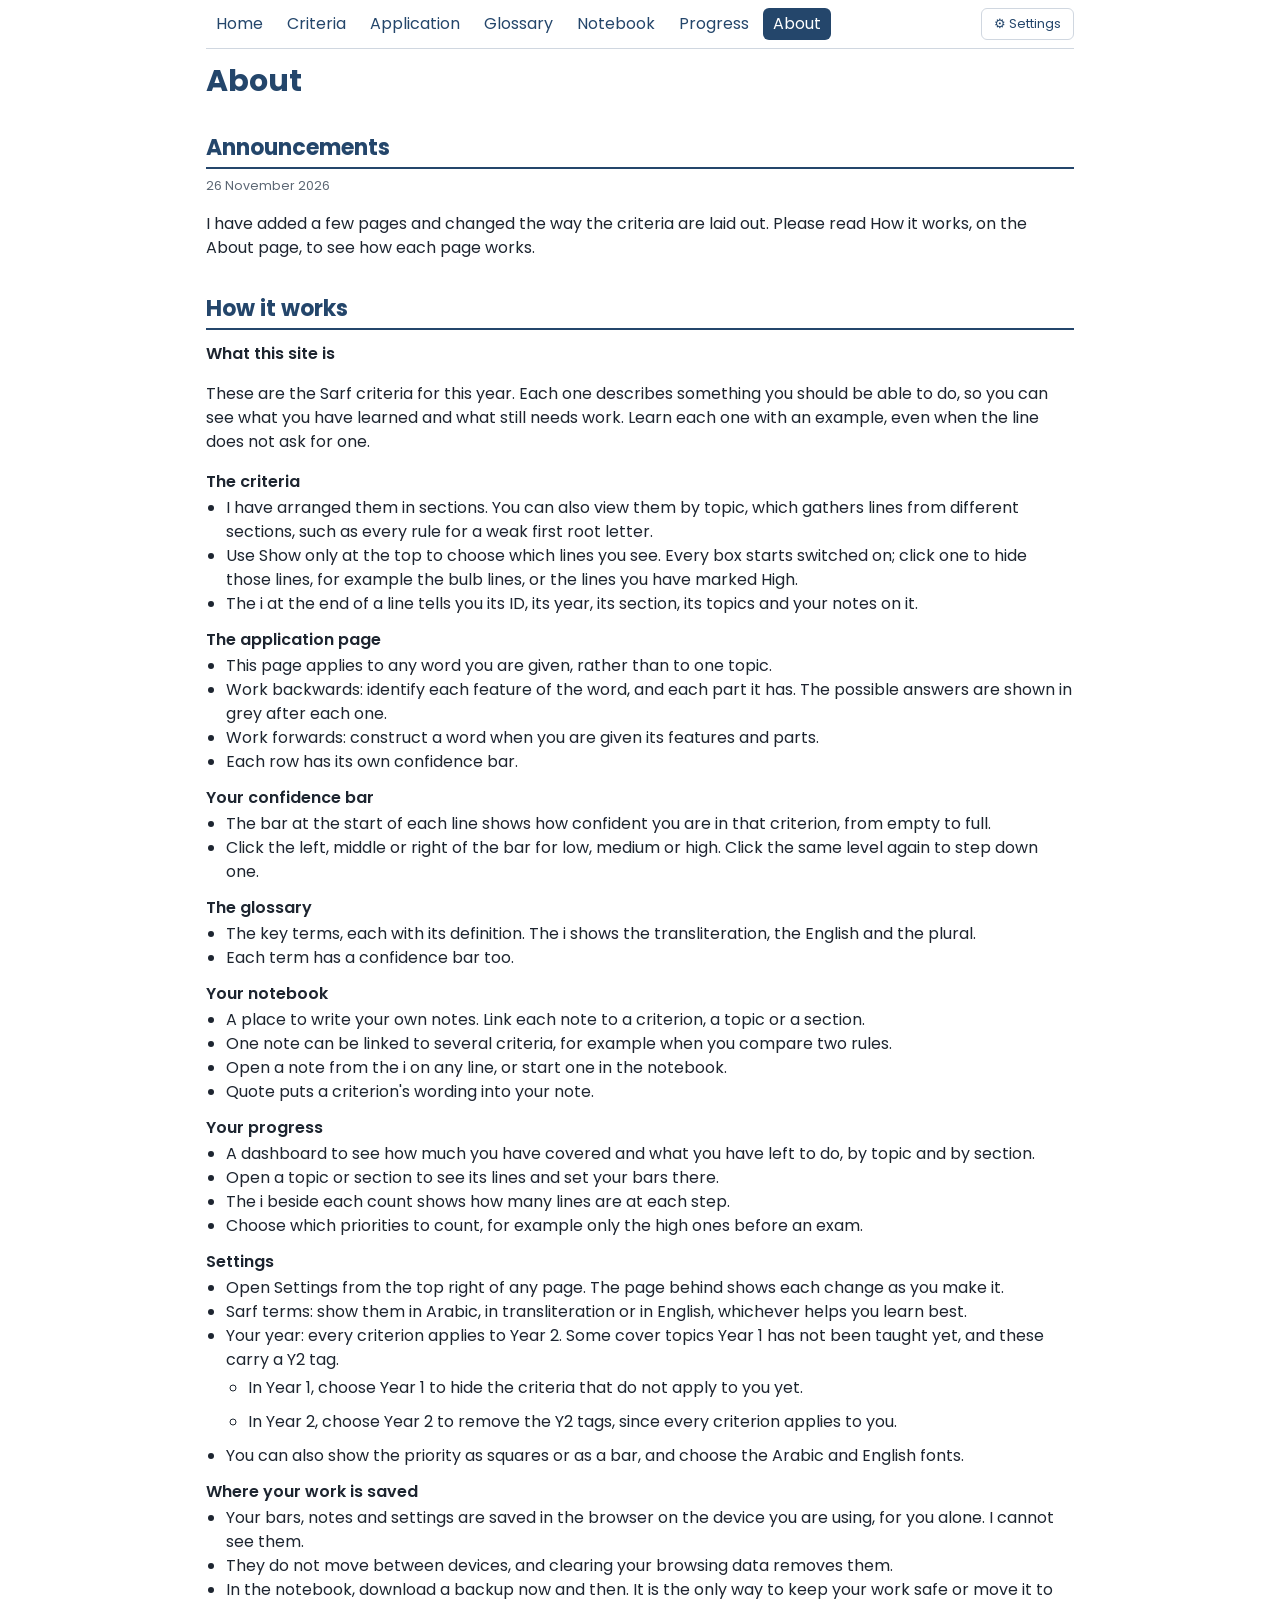
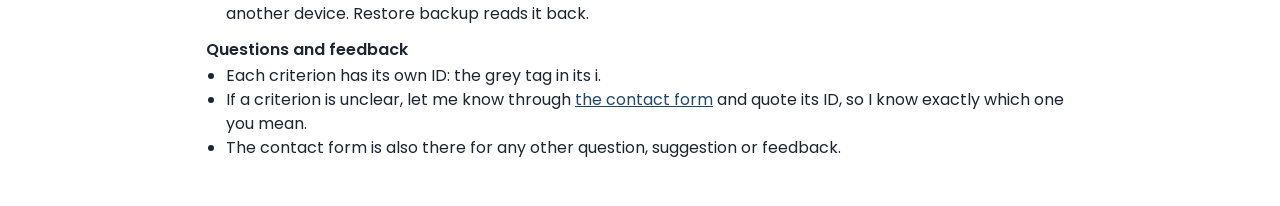
==== about.html @ 817a1311 "Application page, design fixes, new bar and announcement" ====
<!doctype html>
<html lang="en">
<head>
<!-- made 20261126T033007 -->
<meta charset="utf-8">
<meta name="viewport" content="width=device-width, initial-scale=1">
<title>About · Sarf criteria</title>
<link rel="stylesheet" href="style.css?v=20261126T033007">
</head>
<body class="face-ar page-about" data-face="ar" data-page="about" data-levels="Unmarked|Low|Medium|High">
<nav class="nav"><a href="index.html">Home</a><a href="criteria.html">Criteria</a><a href="application.html">Application</a><a href="glossary.html">Glossary</a><a href="notebook.html">Notebook</a><a href="progress.html">Progress</a><a href="about.html" class=on aria-current=page>About</a><button type="button" class="nav-set" aria-controls="drawer" aria-expanded="false">&#9881; Settings</button></nav>
<h1>About</h1><h2>Announcements</h2><p class="an-d">26 November 2026</p><p>I have added a few pages and changed the way the criteria are laid out. Please read How it works, on the About page, to see how each page works.</p><h2>How it works</h2><div class="how"><p class="tx-h">What this site is</p><p>These are the Sarf criteria for this year. Each one describes something you should be able to do, so you can see what you have learned and what still needs work. Learn each one with an example, even when the line does not ask for one.</p><p class="tx-h">The criteria</p><ul><li>I have arranged them in sections. You can also view them by topic, which gathers lines from different sections, such as every rule for a weak first root letter.</li><li>Use Show only at the top to choose which lines you see. Every box starts switched on; click one to hide those lines, for example the bulb lines, or the lines you have marked High.</li><li>The i at the end of a line tells you its ID, its year, its section, its topics and your notes on it.</li></ul><p class="tx-h">The application page</p><ul><li>This page applies to any word you are given, rather than to one topic.</li><li>Work backwards: identify each feature of the word, and each part it has. The possible answers are shown in grey after each one.</li><li>Work forwards: construct a word when you are given its features and parts.</li><li>Each row has its own confidence bar.</li></ul><p class="tx-h">Your confidence bar</p><ul><li>The bar at the start of each line shows how confident you are in that criterion, from empty to full.</li><li>Click the left, middle or right of the bar for low, medium or high. Click the same level again to step down one.</li></ul><p class="tx-h">The glossary</p><ul><li>The key terms, each with its definition. The i shows the transliteration, the English and the plural.</li><li>Each term has a confidence bar too.</li></ul><p class="tx-h">Your notebook</p><ul><li>A place to write your own notes. Link each note to a criterion, a topic or a section.</li><li>One note can be linked to several criteria, for example when you compare two rules.</li><li>Open a note from the i on any line, or start one in the notebook.</li><li>Quote puts a criterion's wording into your note.</li></ul><p class="tx-h">Your progress</p><ul><li>A dashboard to see how much you have covered and what you have left to do, by topic and by section.</li><li>Open a topic or section to see its lines and set your bars there.</li><li>The i beside each count shows how many lines are at each step.</li><li>Choose which priorities to count, for example only the high ones before an exam.</li></ul><p class="tx-h">Settings</p><ul><li>Open Settings from the top right of any page. The page behind shows each change as you make it.</li><li>Sarf terms: show them in Arabic, in transliteration or in English, whichever helps you learn best.</li><li>Your year: every criterion applies to Year 2. Some cover topics Year 1 has not been taught yet, and these carry a Y2 tag.</li><li class=sub>In Year 1, choose Year 1 to hide the criteria that do not apply to you yet.</li><li class=sub>In Year 2, choose Year 2 to remove the Y2 tags, since every criterion applies to you.</li><li>You can also show the priority as squares or as a bar, and choose the Arabic and English fonts.</li></ul><p class="tx-h">Where your work is saved</p><ul><li>Your bars, notes and settings are saved in the browser on the device you are using, for you alone. I cannot see them.</li><li>They do not move between devices, and clearing your browsing data removes them.</li><li>In the notebook, download a backup now and then. It is the only way to keep your work safe or move it to another device. Restore backup reads it back.</li></ul><p class="tx-h">Questions and feedback</p><ul><li>Each criterion has its own ID: the grey tag in its i.</li><li>If a criterion is unclear, let me know through <a href="https://forms.gle/qbPhF7YCoFBSae3a8" target="_blank" rel="noopener">the contact form</a> and quote its ID, so I know exactly which one you mean.</li><li>The contact form is also there for any other question, suggestion or feedback.</li></ul></div>
<aside class="drawer" id="drawer" hidden aria-label="Settings"><div class="dhead"><h1>Settings</h1><button type="button" class="dclose" aria-label="Close the settings">&times;</button></div><p class="sub">Saved in this browser and used on every page. The page behind shows each change.</p><section class="sgroup"><h2>Display</h2><div class="slist"><div class="srow"><div><div class="sname">Sarf terms</div><div class="snote">The language the terms are shown in. The glossary has Arabic or transliteration only.</div></div><div class="sctl"><div class="dd" data-set="face"><button type="button" class="dd-btn" aria-haspopup="listbox" aria-expanded="false" aria-label="Sarf terms"><span></span></button><ul class="dd-list" role="listbox" hidden><li role="option" data-v="ar">Arabic</li><li role="option" data-v="tr">Transliteration</li><li role="option" data-v="en">English</li></ul></div></div></div><div class="srow"><div><div class="sname">Priority</div><div class="snote">How the importance of a line is drawn.</div></div><div class="sctl"><span class="seg2" data-set="prio"><button type="button" data-v="squares">Squares</button><button type="button" data-v="bar">Bar</button></span></div></div><div class="srow"><div><div class="sname">Priority colours</div><div class="snote">Traffic light: green, yellow and red. One colour: one blue that gets stronger with priority.</div></div><div class="sctl"><span class="seg2" data-set="pcol"><button type="button" data-v="traffic">Traffic light</button><button type="button" data-v="mono">One colour</button></span></div></div></div></section><section class="sgroup"><h2>Lines</h2><div class="slist"><div class="srow"><div><div class="sname">Lines for</div><div class="snote">Year 1 hides the lines Year 1 has not been taught.</div></div><div class="sctl"><div class="dd" data-set="lines"><button type="button" class="dd-btn" aria-haspopup="listbox" aria-expanded="false" aria-label="Lines for"><span></span></button><ul class="dd-list" role="listbox" hidden><li role="option" data-v="all">Everyone</li><li role="option" data-v="y1">Year 1</li><li role="option" data-v="y2">Year 2</li></ul></div></div></div></div></section><section class="sgroup"><h2>Confidence</h2><div class="slist"><div class="srow"><div><div class="sname">Show the bar</div><div class="snote">The bar you fill in to show how sure you are of a line.</div></div><div class="sctl"><label class="switch"><input type="checkbox" data-set="level" data-on="show" data-off="hide" aria-label="Show the confidence bar"><span class="knob"></span></label></div></div><div class="srow"><div><div class="sname">Start again</div><div class="snote">Empties every bar on this device.</div></div><div class="sctl"><button type="button" id="clear-levels" class="danger ctl">Clear all</button></div></div></div></section><section class="sgroup"><h2>Fonts</h2><div class="slist"><div class="srow"><div><div class="sname">Arabic font</div><div class="snote">Traditional Arabic and Arabic Typesetting come with Windows; elsewhere Amiri is shown. The others come from Google Fonts.</div></div><div class="sctl"><div class="dd" data-set="arfont"><button type="button" class="dd-btn" aria-haspopup="listbox" aria-expanded="false" aria-label="Arabic font"><span></span></button><ul class="dd-list" role="listbox" hidden><li role="option" data-v="plain">Plain</li><li role="option" data-v="trad">Traditional Arabic</li><li role="option" data-v="typeset">Arabic Typesetting</li><li role="option" data-v="amiri">Amiri</li><li role="option" data-v="naskh">Naskh</li><li role="option" data-v="sch">Scheherazade</li></ul></div></div></div><div class="srow"><div><div class="sname">Bigger Arabic</div><div class="snote">Arabic letters look smaller than English ones at the same size; this makes them a fifth bigger. On at first.</div></div><div class="sctl"><label class="switch"><input type="checkbox" data-set="arsize" data-on="1.2" data-off="1" aria-label="Bigger Arabic"><span class="knob"></span></label></div></div><div class="srow"><div><div class="sname">English font</div><div class="snote">Century Gothic comes with Windows and Office; elsewhere a font like it is shown. The others come from Google Fonts.</div></div><div class="sctl"><div class="dd" data-set="enfont"><button type="button" class="dd-btn" aria-haspopup="listbox" aria-expanded="false" aria-label="English font"><span></span></button><ul class="dd-list" role="listbox" hidden><li role="option" data-v="sans">Plain</li><li role="option" data-v="gothic">Century Gothic</li><li role="option" data-v="poppins">Poppins</li><li role="option" data-v="nunito">Nunito</li><li role="option" data-v="lexend">Lexend</li></ul></div></div></div></div></section></aside>
<script src="site.js?v=20261126T033007"></script>
</body>
</html>
---- style.css ----
/* made 20261126T032948 */
/* The look of every page. Change a colour here and all pages follow. Made for a computer or a tablet first. */
:root { --en-font:"Poppins", "Segoe UI", Arial, sans-serif; --ar-font:"Traditional Arabic", "Amiri",; --ar-scale:1.2; --ar-fix:1.3; --ink:#1d2530; --muted:#5b6673; --line:#d0d7e0; --strong:#9aa6b2; --head:#24466b; --band:#eef3f8; --know:#24466b; }
* { box-sizing:border-box; -webkit-print-color-adjust:exact; print-color-adjust:exact; }
[hidden], .off { display:none !important; }
body { font-family:var(--en-font); color:var(--ink); background:#fff; max-width:900px; margin:0 auto; padding:0 16px 40px; line-height:1.5; font-size:16px; }
h1, h2 { color:var(--head); } h1 { margin:14px 0 2px; font-size:30px; line-height:1.2; } h1, h2, h3 { text-wrap:balance; }
h2 { border-bottom:2px solid var(--head); padding-bottom:3px; margin:32px 0 8px; font-size:22px; scroll-margin-top:120px; }
h3 { margin:20px 0 4px; font-size:17px; scroll-margin-top:120px; } .ar { font-weight:normal; }
.sub { color:var(--muted); margin:4px 0 10px; } .soon { color:var(--muted); font-style:italic; }
button, .btn { font:inherit; font-size:13px; border:1px solid var(--strong); background:#fff; color:var(--ink); border-radius:6px; padding:4px 12px; cursor:pointer; }
button.on { background:var(--head); border-color:var(--head); color:#fff; }
.find { font:inherit; width:100%; padding:7px 10px; border:1px solid var(--strong); border-radius:6px; margin:8px 0; } .find.small { width:220px; margin:0; padding:4px 8px; }
a { color:var(--head); }

/* The bar of pages */
.nav { display:flex; flex-wrap:wrap; gap:4px; border-bottom:1px solid var(--line); padding:8px 0; }
.nav a { text-decoration:none; padding:4px 10px; border-radius:6px; }
.nav a.on { background:var(--head); color:#fff; }

/* Home */
.cards { display:flex; flex-direction:column; gap:10px; margin-top:12px; }   /* one column: every box the same size */
.cards .card { display:grid; grid-template-columns:120px 1fr; align-items:baseline; gap:12px; min-height:48px; }
.card { display:block; border:1px solid var(--line); border-radius:10px; padding:12px 16px; color:var(--ink); text-decoration:none; margin-top:12px; }
.cards .card { margin:0; } a.card:hover { border-color:var(--head); } .card b { color:var(--head); display:block; } .card span { color:var(--muted); } .card p { margin:2px 0; }

/* Which face of a term is shown; each Arabic term keeps its own place in the line */
.f-en, .f-ar, .f-tr { display:none; }
body.face-en .f-en, body.face-ar .f-ar, body.face-tr .f-tr { display:inline; }
.row.lf-en .f-ar, .row.lf-en .f-tr, .row.lf-ar .f-en, .row.lf-ar .f-tr, .row.lf-tr .f-en, .row.lf-tr .f-ar { display:none; }
.row.lf-en .f-en, .row.lf-ar .f-ar, .row.lf-tr .f-tr { display:inline; }
.f-ar, bdi { unicode-bidi:isolate; } .g-ar { direction:rtl; }
.f-ar .art { font-family:var(--en-font); font-size:calc(1em / (var(--ar-scale) * var(--ar-fix))); }   /* "a" or "an" before an Arabic term */
/* The Arabic font and size the student chose */
.f-ar, .ar, .g-ar, .tar, .jump .f-ar { font-family:var(--ar-font) var(--en-font); font-size:calc(1em * var(--ar-scale) * var(--ar-fix)); }
.g-ar { font-size:calc(19px * var(--ar-scale) * var(--ar-fix)) !important; }

/* A line: level bar, number, wording; on the right the Year 2 tag, the priority and the i button */
.row { display:flex; justify-content:space-between; align-items:center; gap:12px; padding:6px 0; border-bottom:1px solid var(--line); }
.plain .row:last-child { border-bottom:none; }
.txt { display:flex; align-items:flex-start; } .wd { flex:1; }
.num { display:inline-block; min-width:6ch; color:var(--muted); font-size:12.5px; margin-right:8px; font-variant-numeric:tabular-nums; flex:none; }
.mk { display:grid; grid-template-columns:26px 50px 22px; align-items:center; column-gap:8px; white-space:nowrap; flex:none; }
.c-pr, .c-y2 { text-align:center; }
.sq { display:inline-block; width:11px; height:11px; border-radius:3px; margin-right:3px; vertical-align:-1px; }
.sq.empty { border:1.5px solid var(--strong); }
.pp { display:none; width:36px; height:12px; border-radius:7px; background:#fff; overflow:hidden; vertical-align:middle; box-shadow:inset 0 0 0 1.5px #c3ccd6; }
.pp i { display:block; height:100%; } .pp[data-p="1"] i { width:33.4%; } .pp[data-p="2"] i { width:66.7%; } .pp[data-p="3"] i { width:100%; }
body.prio-bar .sq { display:none; } body.prio-bar .pp { display:inline-block; }
body.prio-mono .p3 { background:#24466b !important; } body.prio-mono .p2 { background:#5d7fa3 !important; } body.prio-mono .p1 { background:#a3b7cc !important; }
.ic { width:17px; height:17px; vertical-align:-3px; color:var(--muted); }
.y2 { display:inline-block; font-size:11.5px; background:#EEEDFE; color:#3C3489; border-radius:4px; padding:0 6px; font-weight:normal; }
.id { display:inline-block; font-size:11px; color:#6b7785; border:1px solid var(--line); border-radius:4px; padding:0 4px; font-variant-numeric:tabular-nums; }
.inf { width:20px; height:20px; padding:0; border-radius:50%; border:1px solid var(--strong); color:var(--muted); font:italic bold 12px Georgia, serif; line-height:18px; }
.inf[aria-expanded="true"] { background:var(--head); color:#fff; border-color:var(--head); }
.pop { position:absolute; z-index:30; width:290px; background:#fff; border:1px solid var(--strong); border-radius:8px; padding:6px 10px; font-size:12.5px; box-shadow:0 4px 14px rgba(0,0,0,.12); }
.mi { display:grid; grid-template-columns:80px 1fr; gap:6px; padding:1px 0; } .mi b { color:var(--muted); font-weight:600; } .mi .seg { display:flex; gap:4px; } .mi .seg button { padding:0 8px; }
body.lines-y1 .y2row, body.lines-y1 .y2head { display:none; }
body.lines-y2 .row .y2, body.lines-y2 h2 .y2, body.lines-y2 h3 .y2 { display:none; }

/* The confidence bar: a rounded bar that fills in one colour; each click adds a step */
.lv { display:inline-block; width:36px; height:12px; padding:0; margin-right:12px; border:none; border-radius:7px; background:#fff;
      overflow:hidden; cursor:pointer; flex:none; vertical-align:middle; box-shadow:inset 0 0 0 1.5px #c3ccd6; }
.lv i { display:block; height:100%; width:0; background:var(--know); transition:width .2s ease; }
.lv[data-l="1"] i { width:33.4%; } .lv[data-l="2"] i { width:66.7%; } .lv[data-l="3"] i { width:100%; }
button.lv { position:relative; width:60px; height:28px; margin:-1px 12px -3px 0; background:transparent; box-shadow:none; overflow:visible; border-radius:8px; }
button.lv::before { content:""; position:absolute; left:0; right:0; top:7px; height:14px; border-radius:8px; box-shadow:inset 0 0 0 1.5px #8795a4;
  background:linear-gradient(to right, transparent calc(33.33% - .5px), #c3ccd6 0 calc(33.33% + .5px), transparent 0 calc(66.67% - .5px), #c3ccd6 0 calc(66.67% + .5px), transparent 0); }
button.lv i { position:absolute; left:0; top:7px; height:14px; border-radius:8px; z-index:1; }
button.lv::after { content:""; position:absolute; top:7px; height:14px; width:33.34%; border-radius:6px; background:rgba(36,70,107,.18); z-index:2; display:none; }
button.lv[data-h]::after { display:block; } button.lv[data-h="1"]::after { left:0; } button.lv[data-h="2"]::after { left:33.33%; } button.lv[data-h="3"]::after { left:66.66%; }
button.lv:focus-visible { outline:none; } button.lv:focus-visible::before { box-shadow:inset 0 0 0 1.5px #8795a4, 0 0 0 2px var(--head); }
span.lv { cursor:default; }
body.no-level .row .lv, body.no-level .g .lv { display:none; }
.lvmenu-old { position:absolute; z-index:30; background:#fff; border:1px solid var(--strong); border-radius:8px; padding:4px; box-shadow:0 4px 14px rgba(0,0,0,.12); display:flex; flex-direction:column; }
.lvmenu button { border:none; text-align:left; display:flex; align-items:center; gap:4px; padding:4px 10px; } .lvmenu .lv { margin-right:10px; }
.lvmenu button.on { background:var(--band); color:var(--ink); font-weight:600; }

/* Criteria: the bars, the two views, the filters, the topic links */
details.bar { border:1px solid var(--line); border-radius:10px; padding:6px 14px; margin:8px 0; }
details.bar summary { cursor:pointer; font-weight:600; color:var(--head); } .bar-in { padding:6px 0 4px; }
.kr { display:flex; gap:10px; padding:2px 0; align-items:center; } .km { min-width:78px; white-space:nowrap; }
.box { border:1px solid var(--strong); border-radius:14px; padding:2px 16px; margin:10px 0; }
.cw2, .cw2-head { display:grid; grid-template-columns:210px 1fr; gap:12px; padding:5px 0; border-bottom:1px solid var(--line); }
.box .cw2:last-child { border-bottom:none; } .cw2-head { border:none; padding:0 17px; font-size:12.5px; color:var(--muted); }
.tools { position:sticky; top:0; z-index:20; display:flex; flex-wrap:wrap; align-items:center; gap:8px 18px; background:#fff;
         border-bottom:1px solid var(--line); padding:10px 0; margin:14px 0 0; }
.views { display:inline-flex; border:1px solid var(--strong); border-radius:8px; overflow:hidden; }
.views button { border:none; border-radius:0; padding:4px 14px; } .views button + button { border-left:1px solid var(--strong); }
.cnt { margin-left:auto; font-size:13px; color:var(--muted); font-variant-numeric:tabular-nums; }
#view-home > .jump { margin-top:12px; }
.fhead { font-weight:600; color:var(--head); font-size:13px; }
.filters { display:flex; flex-wrap:wrap; align-items:center; gap:6px 8px; margin:0; font-size:13px; } .fl { color:var(--muted); }
.filters .seg { display:flex; gap:4px; } .filters button { padding:2px 9px; }
.picks { display:flex; gap:6px; } .picks button { display:inline-flex; align-items:center; justify-content:center; width:54px; height:28px; padding:0; opacity:.45; background:#fff; border-color:var(--line); }
.picks button.on { opacity:1; background:#fff; border-color:var(--head); box-shadow:inset 0 0 0 1px var(--head); }
/* the marks sit in the middle of each box: a gap between the squares, none after the last */
.pbox { display:inline-flex; align-items:center; justify-content:center; gap:3px; width:46px; height:15px; } .pbox .lv, .pbox .pp { margin:0; } .pbox .sq { margin:0; vertical-align:middle; } .pbox .ic { display:block; width:15px; height:15px; }
.chk { color:var(--muted); display:flex; gap:6px; align-items:center; }
.jump { display:flex; flex-wrap:wrap; gap:6px; margin:12px 0 0; } .jump a { border:1px solid var(--line); border-radius:14px; padding:2px 12px; text-decoration:none; }

/* Settings: a panel that slides in over the right of any page; the page behind shows each change */
.nav-set { margin-left:auto; border-color:var(--line); color:var(--head); } .nav-set[aria-expanded="true"] { background:var(--head); color:#fff; }
.drawer { position:fixed; top:0; right:0; bottom:0; z-index:40; width:min(460px, 92vw); overflow-y:auto; background:var(--band);
          border-left:1px solid var(--strong); box-shadow:-8px 0 24px rgba(0,0,0,.14); padding:0 16px 24px; animation:slidein .2s ease; }
@keyframes slidein { from { transform:translateX(40px); opacity:0; } to { transform:none; opacity:1; } }
.dhead { display:flex; justify-content:space-between; align-items:center; position:sticky; top:0; background:var(--band); padding:10px 0 4px; z-index:1; }
.dhead h1 { margin:0; font-size:22px; } .dclose { font-size:22px; line-height:1; padding:2px 10px; }
body.drawer-open { margin-right:min(460px, 92vw); }   /* on a wide screen the page moves aside instead of being covered */
@media (max-width:1150px) { body.drawer-open { margin-right:auto; } }
.sgroup h2 { border:none; font-size:13px; text-transform:uppercase; letter-spacing:.05em; color:var(--muted); margin:18px 0 6px 4px; }
.slist { border:1px solid var(--line); border-radius:12px; background:#fff; }   /* no overflow:hidden, so an open list is not cut off */
.srow { display:flex; justify-content:space-between; align-items:center; gap:16px; padding:12px 16px; border-bottom:1px solid var(--line); }
.srow:last-child { border-bottom:none; }
.sname { font-weight:600; } .snote { color:var(--muted); font-size:12.5px; margin-top:1px; }
.sctl { flex:none; }
/* every control on the right is the same width and height */
.sctl { width:150px; display:flex; justify-content:flex-end; }
.dd { position:relative; width:150px; } .dd:has(.dd-btn[aria-expanded="true"]) { z-index:20; }
.dd-btn, .ctl { width:150px; height:32px; white-space:nowrap; overflow:hidden; text-overflow:ellipsis; font-size:13.5px; border:1px solid var(--strong); border-radius:8px; background:#fff; padding:0 10px; text-align:left;
                display:flex; align-items:center; justify-content:space-between; }
.ctl { justify-content:center; }
.dd-btn::after { content:""; width:7px; height:7px; border-right:1.5px solid var(--muted); border-bottom:1.5px solid var(--muted); transform:rotate(45deg) translateY(-2px); }
.dd-btn[aria-expanded="true"] { border-color:var(--head); box-shadow:0 0 0 2px #dbe4ef; }
.dd.up .dd-list { top:auto; bottom:36px; }
.dd-list { position:absolute; z-index:50; right:0; top:36px; width:170px; margin:0; padding:4px; list-style:none; background:#fff; border:1px solid var(--strong);
           border-radius:8px; box-shadow:0 6px 18px rgba(0,0,0,.12); }
.dd-list li { padding:6px 10px; border-radius:6px; cursor:pointer; font-size:13.5px; } .dd-list li:hover, .dd-list li:focus { background:var(--band); outline:none; }
.dd-list li.on { font-weight:600; color:var(--head); } .dd-list li.on::after { content:"\2713"; float:right; }
.seg2 { display:inline-flex; width:150px; height:32px; border:1px solid var(--strong); border-radius:8px; overflow:hidden; }
.seg2 button { flex:1; border:none; border-radius:0; padding:0; background:#fff; font-size:12px; white-space:nowrap; } .seg2 button + button { border-left:1px solid var(--strong); }
.seg2 button.on { background:var(--head); color:#fff; }
.switch { position:relative; display:inline-block; width:42px; height:24px; cursor:pointer; }
.switch input { position:absolute; opacity:0; width:100%; height:100%; margin:0; cursor:pointer; }
.knob { position:absolute; inset:0; border-radius:12px; background:#c3ccd6; transition:background .2s; }
.knob::before { content:""; position:absolute; left:3px; top:3px; width:18px; height:18px; border-radius:50%; background:#fff; transition:transform .2s; box-shadow:0 1px 2px rgba(0,0,0,.2); }
.switch input:checked + .knob { background:var(--head); } .switch input:checked + .knob::before { transform:translateX(18px); }
.switch input:focus-visible + .knob { box-shadow:0 0 0 2px #fff, 0 0 0 4px var(--head); }
button.danger { color:#a32d2d; border-color:#e0b4b4; } button.danger:hover { background:#fcebeb; }
.ask { position:absolute; z-index:60; width:300px; background:#fff; border:1px solid var(--strong); border-radius:10px; padding:10px 14px; box-shadow:0 6px 18px rgba(0,0,0,.16); font-size:13.5px; }
.ask p { margin:0 0 10px; } .ask-b { display:flex; justify-content:flex-end; gap:8px; }

/* Glossary */
.g { display:grid; grid-template-columns:48px 190px 1fr 24px; gap:14px; padding:12px 0; min-height:74px; border-bottom:1px solid var(--line); align-items:start; }
.g-d { border-left:1px solid var(--line); padding-left:14px; } .g-h { display:block; font-size:11.5px; color:var(--muted); text-transform:uppercase; letter-spacing:.04em; margin-bottom:2px; }
.g .inf { margin-top:4px; }
.g button.lv { margin-top:2px; } .g-n { display:flex; flex-direction:column; } .g-ar { font-size:18px; text-align:left; } .g-en { color:var(--muted); font-size:13px; }

/* Progress */
.legend { display:flex; gap:16px; font-size:12.5px; color:var(--muted); margin:10px 0; } .legend i { display:inline-block; width:12px; height:9px; border-radius:2px; margin-right:5px; }
.k3 { background:var(--know); } .k2 { background:#7f98b5; } .k1 { background:#c9d4e1; } .k0 { background:#eef1f4; border:1px solid var(--line); }
details.pr { margin:6px 0; border-bottom:1px solid var(--line); padding-bottom:8px; } details.pr summary { cursor:pointer; list-style:none; } details.pr summary::-webkit-details-marker { display:none; }
.pr-t { display:flex; justify-content:space-between; gap:12px; align-items:center; }
.cnts { display:flex; gap:10px; align-items:center; color:var(--muted); white-space:nowrap; font-size:13px; font-variant-numeric:tabular-nums; }
.frac { min-width:64px; text-align:right; } .pop .cnt { display:inline-flex; align-items:center; gap:6px; } .pop .cnt .lv { margin:0; }
.cnt { display:inline-flex; align-items:center; gap:5px; min-width:44px; } .cnt .lv { margin:0; width:26px; height:9px; } .of { min-width:44px; }
.pr-t > span:first-child::before { content:"\25B8  "; color:var(--muted); } details[open] .pr-t > span:first-child::before { content:"\25BE  "; }
.pr-b { display:flex; height:10px; background:#eef1f4; border-radius:5px; margin-top:4px; overflow:hidden; } .pr-b i { display:block; height:10px; }
.pr-l { margin:6px 0 0 18px; } .pr-r { display:flex; align-items:baseline; gap:4px; padding:4px 0; border-bottom:1px dotted var(--line); } .pr-r > span:nth-child(2) { flex:1; } .pr-r .sub { margin:0; font-size:12px; white-space:nowrap; } .pr-r .c-pr { width:50px; text-align:center; flex:none; }

/* Application: one row per feature or part; its options greyed; where it applies on the right */
.row.app .opts { color:var(--muted); } .row.app .where { color:var(--muted); font-size:12.5px; white-space:nowrap; flex:none; }
body.no-level .row.app .lv { display:none; }

/* About */
.tx-h { font-weight:600; margin:12px 0 2px; } .an-d { font-size:12.5px; color:var(--muted); margin:8px 0 2px; }
.page-about ul { margin:2px 0 6px; padding-left:20px; } li.sub { margin-left:22px; list-style:circle; color:inherit; }

/* Notebook */
body.page-notebook { max-width:1080px; }
.nb-bar { display:flex; flex-wrap:wrap; align-items:center; gap:8px; margin:0 0 4px; } .gap { flex:1; }
.nbk { display:grid; grid-template-columns:250px minmax(0, 1fr); gap:20px; margin-top:8px; } #nb-new { width:100%; margin-bottom:6px; }
.nb-it, .nb-hit { display:block; width:100%; text-align:left; border:none; border-bottom:1px solid var(--line); border-radius:0; padding:8px; }
.nb-it b, .nb-it span { display:block; overflow-wrap:anywhere; } .nb-it span { color:var(--muted); } .nb-it.on { background:var(--band); color:var(--ink); }
.nb-hit:hover { background:var(--band); }
.nb-cr { display:flex; gap:8px; align-items:center; background:var(--band); border-radius:8px; padding:6px 10px; margin-bottom:6px; } .nb-txt { flex:1; } .nb-cr .id { margin-left:6px; } .nb-cr .sub { margin:0; }
#nb-body { font:inherit; width:100%; padding:10px; border:1px solid var(--strong); border-radius:6px; resize:vertical; margin-bottom:8px; }
.nb-foot { display:flex; justify-content:space-between; align-items:center; } #nb-print { display:none; }

@media (max-width:700px) {
  .row { align-items:flex-start; flex-wrap:wrap; gap:4px; } .row .mk { margin-left:auto; }
  .cw2, .cw2-head { grid-template-columns:120px 1fr; } .sr { grid-template-columns:1fr; gap:4px; } .setp .seg button, .setp .seg button.wide { flex:1 1 0; }
  .g { grid-template-columns:40px 1fr auto; } .g-d { grid-column:2 / 4; } .g .id { grid-column:3; grid-row:1; }
  .nbk { grid-template-columns:1fr; } .mi { grid-template-columns:1fr; gap:0; }
}
@media print {
  .nav, .settings, .inf, .views, .jump, .filters, .lvmenu, .pop, .drawer { display:none; } body { max-width:none; margin:0; }
  h2, h3 { break-after:avoid; } .row, .g { break-inside:avoid; }
  body.page-notebook > *:not(#nb-print) { display:none !important; } #nb-print { display:block !important; }
  .np { border-bottom:1px solid var(--line); padding:8px 0 12px; break-inside:avoid-page; } .np h3 { margin:4px 0; }
  .np-c { background:var(--band); border-radius:6px; padding:6px 10px; margin-bottom:4px; break-after:avoid; }
  .np-t { white-space:pre-wrap; overflow-wrap:anywhere; padding:4px 10px; }
}
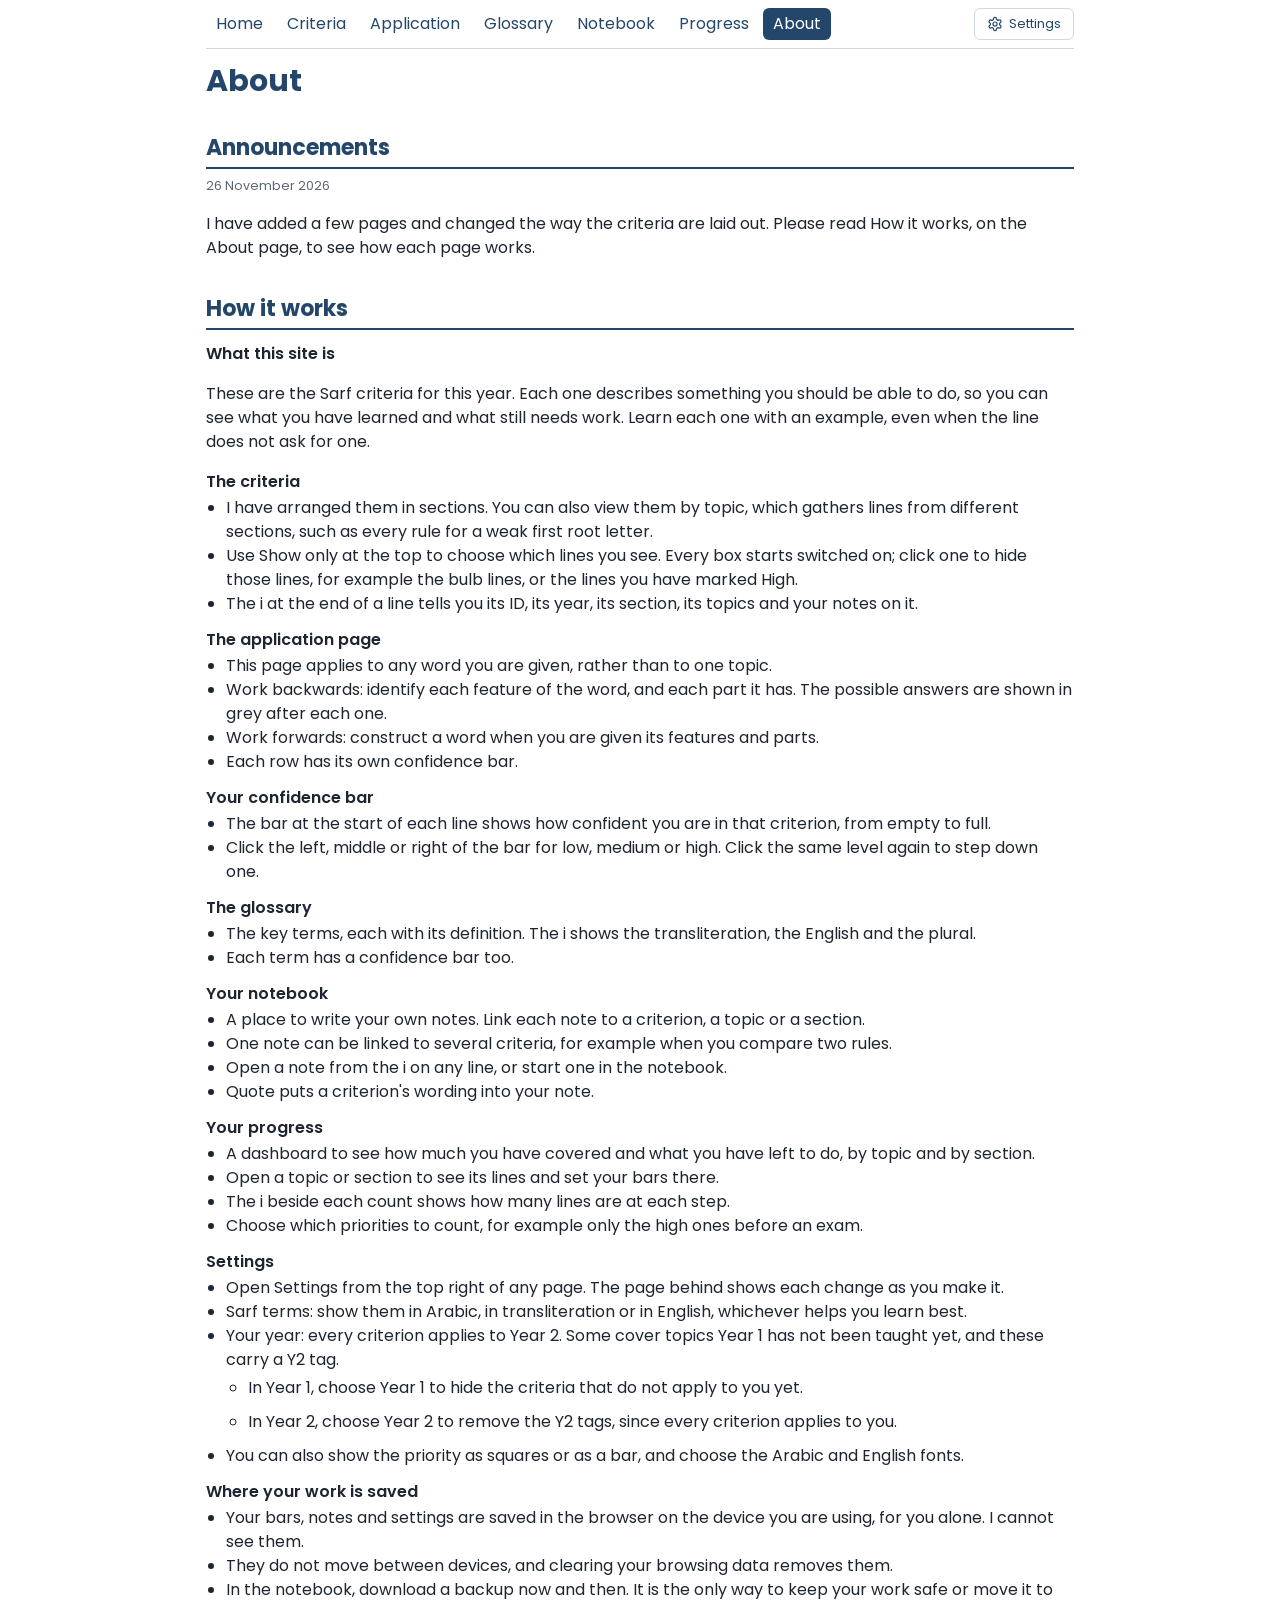
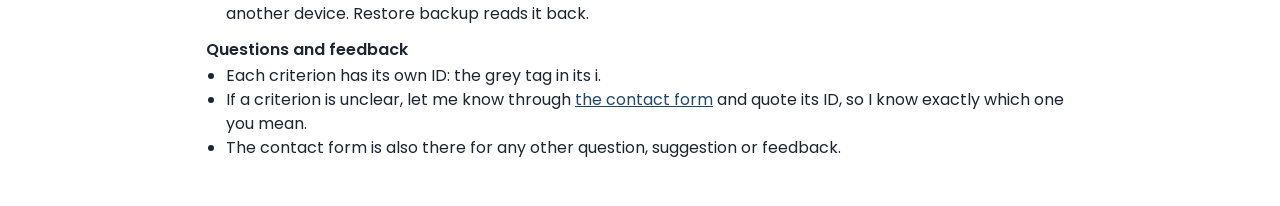
==== commit d5982032: "Glossary tags, click to open, Application options" ====
--- a/about.html
+++ b/about.html
@@ -1,16 +1,16 @@
 <!doctype html>
 <html lang="en">
 <head>
-<!-- made 20261126T033007 -->
+<!-- made 20261126T150145 -->
 <meta charset="utf-8">
 <meta name="viewport" content="width=device-width, initial-scale=1">
 <title>About · Sarf criteria</title>
-<link rel="stylesheet" href="style.css?v=20261126T033007">
+<link rel="stylesheet" href="style.css?v=20261126T150145">
 </head>
 <body class="face-ar page-about" data-face="ar" data-page="about" data-levels="Unmarked|Low|Medium|High">
-<nav class="nav"><a href="index.html">Home</a><a href="criteria.html">Criteria</a><a href="application.html">Application</a><a href="glossary.html">Glossary</a><a href="notebook.html">Notebook</a><a href="progress.html">Progress</a><a href="about.html" class=on aria-current=page>About</a><button type="button" class="nav-set" aria-controls="drawer" aria-expanded="false">&#9881; Settings</button></nav>
+<nav class="nav"><a href="index.html">Home</a><a href="criteria.html">Criteria</a><a href="application.html">Application</a><a href="glossary.html">Glossary</a><a href="notebook.html">Notebook</a><a href="progress.html">Progress</a><a href="about.html" class=on aria-current=page>About</a><button type="button" class="nav-set" aria-controls="drawer" aria-expanded="false"><svg class="ic gear" viewBox="0 0 24 24" aria-hidden="true"><path d="M12.22 2h-.44a2 2 0 0 0-2 2v.18a2 2 0 0 1-1 1.73l-.43.25a2 2 0 0 1-2 0l-.15-.08a2 2 0 0 0-2.73.73l-.22.38a2 2 0 0 0 .73 2.73l.15.1a2 2 0 0 1 1 1.72v.51a2 2 0 0 1-1 1.74l-.15.09a2 2 0 0 0-.73 2.73l.22.38a2 2 0 0 0 2.73.73l.15-.08a2 2 0 0 1 2 0l.43.25a2 2 0 0 1 1 1.73V20a2 2 0 0 0 2 2h.44a2 2 0 0 0 2-2v-.18a2 2 0 0 1 1-1.73l.43-.25a2 2 0 0 1 2 0l.15.08a2 2 0 0 0 2.73-.73l.22-.39a2 2 0 0 0-.73-2.73l-.15-.08a2 2 0 0 1-1-1.74v-.5a2 2 0 0 1 1-1.74l.15-.09a2 2 0 0 0 .73-2.73l-.22-.38a2 2 0 0 0-2.73-.73l-.15.08a2 2 0 0 1-2 0l-.43-.25a2 2 0 0 1-1-1.73V4a2 2 0 0 0-2-2z" fill="none" stroke="currentColor" stroke-width="1.8" stroke-linejoin="round"/><circle cx="12" cy="12" r="3" fill="none" stroke="currentColor" stroke-width="1.8"/></svg>Settings</button></nav>
 <h1>About</h1><h2>Announcements</h2><p class="an-d">26 November 2026</p><p>I have added a few pages and changed the way the criteria are laid out. Please read How it works, on the About page, to see how each page works.</p><h2>How it works</h2><div class="how"><p class="tx-h">What this site is</p><p>These are the Sarf criteria for this year. Each one describes something you should be able to do, so you can see what you have learned and what still needs work. Learn each one with an example, even when the line does not ask for one.</p><p class="tx-h">The criteria</p><ul><li>I have arranged them in sections. You can also view them by topic, which gathers lines from different sections, such as every rule for a weak first root letter.</li><li>Use Show only at the top to choose which lines you see. Every box starts switched on; click one to hide those lines, for example the bulb lines, or the lines you have marked High.</li><li>The i at the end of a line tells you its ID, its year, its section, its topics and your notes on it.</li></ul><p class="tx-h">The application page</p><ul><li>This page applies to any word you are given, rather than to one topic.</li><li>Work backwards: identify each feature of the word, and each part it has. The possible answers are shown in grey after each one.</li><li>Work forwards: construct a word when you are given its features and parts.</li><li>Each row has its own confidence bar.</li></ul><p class="tx-h">Your confidence bar</p><ul><li>The bar at the start of each line shows how confident you are in that criterion, from empty to full.</li><li>Click the left, middle or right of the bar for low, medium or high. Click the same level again to step down one.</li></ul><p class="tx-h">The glossary</p><ul><li>The key terms, each with its definition. The i shows the transliteration, the English and the plural.</li><li>Each term has a confidence bar too.</li></ul><p class="tx-h">Your notebook</p><ul><li>A place to write your own notes. Link each note to a criterion, a topic or a section.</li><li>One note can be linked to several criteria, for example when you compare two rules.</li><li>Open a note from the i on any line, or start one in the notebook.</li><li>Quote puts a criterion's wording into your note.</li></ul><p class="tx-h">Your progress</p><ul><li>A dashboard to see how much you have covered and what you have left to do, by topic and by section.</li><li>Open a topic or section to see its lines and set your bars there.</li><li>The i beside each count shows how many lines are at each step.</li><li>Choose which priorities to count, for example only the high ones before an exam.</li></ul><p class="tx-h">Settings</p><ul><li>Open Settings from the top right of any page. The page behind shows each change as you make it.</li><li>Sarf terms: show them in Arabic, in transliteration or in English, whichever helps you learn best.</li><li>Your year: every criterion applies to Year 2. Some cover topics Year 1 has not been taught yet, and these carry a Y2 tag.</li><li class=sub>In Year 1, choose Year 1 to hide the criteria that do not apply to you yet.</li><li class=sub>In Year 2, choose Year 2 to remove the Y2 tags, since every criterion applies to you.</li><li>You can also show the priority as squares or as a bar, and choose the Arabic and English fonts.</li></ul><p class="tx-h">Where your work is saved</p><ul><li>Your bars, notes and settings are saved in the browser on the device you are using, for you alone. I cannot see them.</li><li>They do not move between devices, and clearing your browsing data removes them.</li><li>In the notebook, download a backup now and then. It is the only way to keep your work safe or move it to another device. Restore backup reads it back.</li></ul><p class="tx-h">Questions and feedback</p><ul><li>Each criterion has its own ID: the grey tag in its i.</li><li>If a criterion is unclear, let me know through <a href="https://forms.gle/qbPhF7YCoFBSae3a8" target="_blank" rel="noopener">the contact form</a> and quote its ID, so I know exactly which one you mean.</li><li>The contact form is also there for any other question, suggestion or feedback.</li></ul></div>
-<aside class="drawer" id="drawer" hidden aria-label="Settings"><div class="dhead"><h1>Settings</h1><button type="button" class="dclose" aria-label="Close the settings">&times;</button></div><p class="sub">Saved in this browser and used on every page. The page behind shows each change.</p><section class="sgroup"><h2>Display</h2><div class="slist"><div class="srow"><div><div class="sname">Sarf terms</div><div class="snote">The language the terms are shown in. The glossary has Arabic or transliteration only.</div></div><div class="sctl"><div class="dd" data-set="face"><button type="button" class="dd-btn" aria-haspopup="listbox" aria-expanded="false" aria-label="Sarf terms"><span></span></button><ul class="dd-list" role="listbox" hidden><li role="option" data-v="ar">Arabic</li><li role="option" data-v="tr">Transliteration</li><li role="option" data-v="en">English</li></ul></div></div></div><div class="srow"><div><div class="sname">Priority</div><div class="snote">How the importance of a line is drawn.</div></div><div class="sctl"><span class="seg2" data-set="prio"><button type="button" data-v="squares">Squares</button><button type="button" data-v="bar">Bar</button></span></div></div><div class="srow"><div><div class="sname">Priority colours</div><div class="snote">Traffic light: green, yellow and red. One colour: one blue that gets stronger with priority.</div></div><div class="sctl"><span class="seg2" data-set="pcol"><button type="button" data-v="traffic">Traffic light</button><button type="button" data-v="mono">One colour</button></span></div></div></div></section><section class="sgroup"><h2>Lines</h2><div class="slist"><div class="srow"><div><div class="sname">Lines for</div><div class="snote">Year 1 hides the lines Year 1 has not been taught.</div></div><div class="sctl"><div class="dd" data-set="lines"><button type="button" class="dd-btn" aria-haspopup="listbox" aria-expanded="false" aria-label="Lines for"><span></span></button><ul class="dd-list" role="listbox" hidden><li role="option" data-v="all">Everyone</li><li role="option" data-v="y1">Year 1</li><li role="option" data-v="y2">Year 2</li></ul></div></div></div></div></section><section class="sgroup"><h2>Confidence</h2><div class="slist"><div class="srow"><div><div class="sname">Show the bar</div><div class="snote">The bar you fill in to show how sure you are of a line.</div></div><div class="sctl"><label class="switch"><input type="checkbox" data-set="level" data-on="show" data-off="hide" aria-label="Show the confidence bar"><span class="knob"></span></label></div></div><div class="srow"><div><div class="sname">Start again</div><div class="snote">Empties every bar on this device.</div></div><div class="sctl"><button type="button" id="clear-levels" class="danger ctl">Clear all</button></div></div></div></section><section class="sgroup"><h2>Fonts</h2><div class="slist"><div class="srow"><div><div class="sname">Arabic font</div><div class="snote">Traditional Arabic and Arabic Typesetting come with Windows; elsewhere Amiri is shown. The others come from Google Fonts.</div></div><div class="sctl"><div class="dd" data-set="arfont"><button type="button" class="dd-btn" aria-haspopup="listbox" aria-expanded="false" aria-label="Arabic font"><span></span></button><ul class="dd-list" role="listbox" hidden><li role="option" data-v="plain">Plain</li><li role="option" data-v="trad">Traditional Arabic</li><li role="option" data-v="typeset">Arabic Typesetting</li><li role="option" data-v="amiri">Amiri</li><li role="option" data-v="naskh">Naskh</li><li role="option" data-v="sch">Scheherazade</li></ul></div></div></div><div class="srow"><div><div class="sname">Bigger Arabic</div><div class="snote">Arabic letters look smaller than English ones at the same size; this makes them a fifth bigger. On at first.</div></div><div class="sctl"><label class="switch"><input type="checkbox" data-set="arsize" data-on="1.2" data-off="1" aria-label="Bigger Arabic"><span class="knob"></span></label></div></div><div class="srow"><div><div class="sname">English font</div><div class="snote">Century Gothic comes with Windows and Office; elsewhere a font like it is shown. The others come from Google Fonts.</div></div><div class="sctl"><div class="dd" data-set="enfont"><button type="button" class="dd-btn" aria-haspopup="listbox" aria-expanded="false" aria-label="English font"><span></span></button><ul class="dd-list" role="listbox" hidden><li role="option" data-v="sans">Plain</li><li role="option" data-v="gothic">Century Gothic</li><li role="option" data-v="poppins">Poppins</li><li role="option" data-v="nunito">Nunito</li><li role="option" data-v="lexend">Lexend</li></ul></div></div></div></div></section></aside>
-<script src="site.js?v=20261126T033007"></script>
+<aside class="drawer" id="drawer" hidden aria-label="Settings"><div class="dhead"><h1>Settings</h1><button type="button" class="dclose" aria-label="Close the settings">&times;</button></div><p class="sub">Saved in this browser and used on every page. The page behind shows each change.</p><section class="sgroup"><h2>Display</h2><div class="slist"><div class="srow"><div><div class="sname">Sarf terms</div><div class="snote">The language the terms are shown in. The glossary has Arabic or transliteration only.</div></div><div class="sctl"><div class="dd" data-set="face"><button type="button" class="dd-btn" aria-haspopup="listbox" aria-expanded="false" aria-label="Sarf terms"><span></span></button><ul class="dd-list" role="listbox" hidden><li role="option" data-v="ar">Arabic</li><li role="option" data-v="tr">Transliteration</li><li role="option" data-v="en">English</li></ul></div></div></div><div class="srow"><div><div class="sname">Priority</div><div class="snote">How the importance of a line is drawn.</div></div><div class="sctl"><span class="seg2" data-set="prio"><button type="button" data-v="squares">Squares</button><button type="button" data-v="bar">Bar</button></span></div></div><div class="srow"><div><div class="sname">Priority colours</div><div class="snote">Traffic light: green, yellow and red. One colour: one blue that gets stronger with priority.</div></div><div class="sctl"><span class="seg2" data-set="pcol"><button type="button" data-v="traffic">Traffic light</button><button type="button" data-v="mono">One colour</button></span></div></div></div></section><section class="sgroup"><h2>Lines</h2><div class="slist"><div class="srow"><div><div class="sname">Lines for</div><div class="snote">Year 1 hides the lines Year 1 has not been taught.</div></div><div class="sctl"><div class="dd" data-set="lines"><button type="button" class="dd-btn" aria-haspopup="listbox" aria-expanded="false" aria-label="Lines for"><span></span></button><ul class="dd-list" role="listbox" hidden><li role="option" data-v="all">Everyone</li><li role="option" data-v="y1">Year 1</li><li role="option" data-v="y2">Year 2</li></ul></div></div></div></div></section><section class="sgroup"><h2>Confidence</h2><div class="slist"><div class="srow"><div><div class="sname">Show the bar</div><div class="snote">The bar you fill in to show how sure you are of a line.</div></div><div class="sctl"><label class="switch"><input type="checkbox" data-set="level" data-on="show" data-off="hide" aria-label="Show the confidence bar"><span class="knob"></span></label></div></div><div class="srow"><div><div class="sname">Start again</div><div class="snote">Empties every bar on this device.</div></div><div class="sctl"><button type="button" id="clear-levels" class="danger ctl">Clear all</button></div></div></div></section><section class="sgroup"><h2>Fonts</h2><div class="slist"><div class="srow"><div><div class="sname">Arabic font</div><div class="snote">Amiri, Naskh and Scheherazade come from Google Fonts, so they look the same on every device.</div></div><div class="sctl"><div class="dd" data-set="arfont"><button type="button" class="dd-btn" aria-haspopup="listbox" aria-expanded="false" aria-label="Arabic font"><span></span></button><ul class="dd-list" role="listbox" hidden><li role="option" data-v="amiri">Amiri</li><li role="option" data-v="naskh">Naskh</li><li role="option" data-v="sch">Scheherazade</li><li role="option" data-v="plain">Plain</li></ul></div></div></div><div class="srow"><div><div class="sname">Bigger Arabic</div><div class="snote">Arabic letters look smaller than English ones at the same size; this makes them a fifth bigger. On at first.</div></div><div class="sctl"><label class="switch"><input type="checkbox" data-set="arsize" data-on="1.2" data-off="1" aria-label="Bigger Arabic"><span class="knob"></span></label></div></div><div class="srow"><div><div class="sname">English font</div><div class="snote">Every font but Plain comes from Google Fonts, so it looks the same on every device.</div></div><div class="sctl"><div class="dd" data-set="enfont"><button type="button" class="dd-btn" aria-haspopup="listbox" aria-expanded="false" aria-label="English font"><span></span></button><ul class="dd-list" role="listbox" hidden><li role="option" data-v="poppins">Poppins</li><li role="option" data-v="nunito">Nunito</li><li role="option" data-v="lexend">Lexend</li><li role="option" data-v="didact">Didact Gothic</li><li role="option" data-v="sans">Plain</li></ul></div></div></div></div></section></aside>
+<script src="site.js?v=20261126T150145"></script>
 </body>
 </html>
--- a/style.css
+++ b/style.css
@@ -1,6 +1,8 @@
-/* made 20261126T032948 */
+/* made 20261126T150145 */
 /* The look of every page. Change a colour here and all pages follow. Made for a computer or a tablet first. */
-:root { --en-font:"Poppins", "Segoe UI", Arial, sans-serif; --ar-font:"Traditional Arabic", "Amiri",; --ar-scale:1.2; --ar-fix:1.3; --ink:#1d2530; --muted:#5b6673; --line:#d0d7e0; --strong:#9aa6b2; --head:#24466b; --band:#eef3f8; --know:#24466b; }
+:root { --en-font:"Poppins", "Lexend", "Segoe UI", Arial, sans-serif; --ar-font:"Amiri",; --ar-scale:1.2; --ar-fix:1;
+  --ease-out:cubic-bezier(0.23, 1, 0.32, 1); --ease-drawer:cubic-bezier(0.32, 0.72, 0, 1);
+  --lv-w:48px; --lv-h:16px; --lv-line:#8795a4; --lv-third:#c3ccd6; --ink:#1d2530; --muted:#5b6673; --line:#d0d7e0; --strong:#9aa6b2; --head:#24466b; --band:#eef3f8; --know:#24466b; }
 * { box-sizing:border-box; -webkit-print-color-adjust:exact; print-color-adjust:exact; }
 [hidden], .off { display:none !important; }
 body { font-family:var(--en-font); color:var(--ink); background:#fff; max-width:900px; margin:0 auto; padding:0 16px 40px; line-height:1.5; font-size:16px; }
@@ -10,6 +12,8 @@
 .sub { color:var(--muted); margin:4px 0 10px; } .soon { color:var(--muted); font-style:italic; }
 button, .btn { font:inherit; font-size:13px; border:1px solid var(--strong); background:#fff; color:var(--ink); border-radius:6px; padding:4px 12px; cursor:pointer; }
 button.on { background:var(--head); border-color:var(--head); color:#fff; }
+button, .btn, .nav a, .jump a { transition:transform 160ms var(--ease-out); }
+button:not(.lv):active, .btn:active, .nav a:active, .jump a:active { transform:scale(0.97); }
 .find { font:inherit; width:100%; padding:7px 10px; border:1px solid var(--strong); border-radius:6px; margin:8px 0; } .find.small { width:220px; margin:0; padding:4px 8px; }
 a { color:var(--head); }
 
@@ -22,7 +26,7 @@
 .cards { display:flex; flex-direction:column; gap:10px; margin-top:12px; }   /* one column: every box the same size */
 .cards .card { display:grid; grid-template-columns:120px 1fr; align-items:baseline; gap:12px; min-height:48px; }
 .card { display:block; border:1px solid var(--line); border-radius:10px; padding:12px 16px; color:var(--ink); text-decoration:none; margin-top:12px; }
-.cards .card { margin:0; } a.card:hover { border-color:var(--head); } .card b { color:var(--head); display:block; } .card span { color:var(--muted); } .card p { margin:2px 0; }
+.cards .card { margin:0; } .card b { color:var(--head); display:block; } .card span { color:var(--muted); } .card p { margin:2px 0; }
 
 /* Which face of a term is shown; each Arabic term keeps its own place in the line */
 .f-en, .f-ar, .f-tr { display:none; }
@@ -38,7 +42,7 @@
 /* A line: level bar, number, wording; on the right the Year 2 tag, the priority and the i button */
 .row { display:flex; justify-content:space-between; align-items:center; gap:12px; padding:6px 0; border-bottom:1px solid var(--line); }
 .plain .row:last-child { border-bottom:none; }
-.txt { display:flex; align-items:flex-start; } .wd { flex:1; }
+.txt { display:flex; align-items:baseline; } .wd { flex:1; }
 .num { display:inline-block; min-width:6ch; color:var(--muted); font-size:12.5px; margin-right:8px; font-variant-numeric:tabular-nums; flex:none; }
 .mk { display:grid; grid-template-columns:26px 50px 22px; align-items:center; column-gap:8px; white-space:nowrap; flex:none; }
 .c-pr, .c-y2 { text-align:center; }
@@ -53,24 +57,28 @@
 .id { display:inline-block; font-size:11px; color:#6b7785; border:1px solid var(--line); border-radius:4px; padding:0 4px; font-variant-numeric:tabular-nums; }
 .inf { width:20px; height:20px; padding:0; border-radius:50%; border:1px solid var(--strong); color:var(--muted); font:italic bold 12px Georgia, serif; line-height:18px; }
 .inf[aria-expanded="true"] { background:var(--head); color:#fff; border-color:var(--head); }
-.pop { position:absolute; z-index:30; width:290px; background:#fff; border:1px solid var(--strong); border-radius:8px; padding:6px 10px; font-size:12.5px; box-shadow:0 4px 14px rgba(0,0,0,.12); }
-.mi { display:grid; grid-template-columns:80px 1fr; gap:6px; padding:1px 0; } .mi b { color:var(--muted); font-weight:600; } .mi .seg { display:flex; gap:4px; } .mi .seg button { padding:0 8px; }
+.pop { transform-origin:top right; transition:opacity 150ms var(--ease-out), transform 150ms var(--ease-out); }
+@starting-style { .pop { opacity:0; transform:scale(0.97); } }
+.pop { position:absolute; z-index:30; width:330px; background:#fff; border:1px solid var(--strong); border-radius:8px; padding:6px 10px; font-size:12.5px; box-shadow:0 4px 14px rgba(0,0,0,.12); }
+.mi { display:grid; grid-template-columns:112px 1fr; gap:8px; padding:1px 0; } .mi b { color:var(--muted); font-weight:600; } .mi .seg { display:flex; gap:4px; } .mi .seg button { padding:0 8px; }
 body.lines-y1 .y2row, body.lines-y1 .y2head { display:none; }
 body.lines-y2 .row .y2, body.lines-y2 h2 .y2, body.lines-y2 h3 .y2 { display:none; }
 
-/* The confidence bar: a rounded bar that fills in one colour; each click adds a step */
-.lv { display:inline-block; width:36px; height:12px; padding:0; margin-right:12px; border:none; border-radius:7px; background:#fff;
-      overflow:hidden; cursor:pointer; flex:none; vertical-align:middle; box-shadow:inset 0 0 0 1.5px #c3ccd6; }
-.lv i { display:block; height:100%; width:0; background:var(--know); transition:width .2s ease; }
-.lv[data-l="1"] i { width:33.4%; } .lv[data-l="2"] i { width:66.7%; } .lv[data-l="3"] i { width:100%; }
-button.lv { position:relative; width:60px; height:28px; margin:-1px 12px -3px 0; background:transparent; box-shadow:none; overflow:visible; border-radius:8px; }
-button.lv::before { content:""; position:absolute; left:0; right:0; top:7px; height:14px; border-radius:8px; box-shadow:inset 0 0 0 1.5px #8795a4;
-  background:linear-gradient(to right, transparent calc(33.33% - .5px), #c3ccd6 0 calc(33.33% + .5px), transparent 0 calc(66.67% - .5px), #c3ccd6 0 calc(66.67% + .5px), transparent 0); }
-button.lv i { position:absolute; left:0; top:7px; height:14px; border-radius:8px; z-index:1; }
-button.lv::after { content:""; position:absolute; top:7px; height:14px; width:33.34%; border-radius:6px; background:rgba(36,70,107,.18); z-index:2; display:none; }
-button.lv[data-h]::after { display:block; } button.lv[data-h="1"]::after { left:0; } button.lv[data-h="2"]::after { left:33.33%; } button.lv[data-h="3"]::after { left:66.66%; }
-button.lv:focus-visible { outline:none; } button.lv:focus-visible::before { box-shadow:inset 0 0 0 1.5px #8795a4, 0 0 0 2px var(--head); }
-span.lv { cursor:default; }
+/* The confidence bar: one look for every bar on every page; change it here and all of them follow.
+   Its size comes from --lv-w and --lv-h; a smaller bar sets only those two. The clickable bar adds a taller area to hit. */
+.lv { position:relative; display:inline-block; width:var(--lv-w); height:var(--lv-h); padding:0; margin:0 12px 0 0; border:none; background:transparent;
+      flex:none; vertical-align:middle; cursor:default; }
+.lv::before, .lv i, .lv::after { position:absolute; left:0; top:50%; height:var(--lv-h); margin-top:calc(var(--lv-h) / -2); border-radius:calc(var(--lv-h) / 2); }
+.lv::before { content:""; right:0; box-shadow:inset 0 0 0 1.5px var(--lv-line);
+  background:linear-gradient(to right, transparent calc(33.33% - .5px), var(--lv-third) 0 calc(33.33% + .5px), transparent 0 calc(66.67% - .5px), var(--lv-third) 0 calc(66.67% + .5px), transparent 0); }
+.lv i { width:100%; background:var(--know); z-index:1; clip-path:inset(0 100% 0 0 round calc(var(--lv-h) / 2));
+         transition:clip-path 160ms var(--ease-out); }
+.lv[data-l="1"] i { clip-path:inset(0 66.6% 0 0 round calc(var(--lv-h) / 2)); } .lv[data-l="2"] i { clip-path:inset(0 33.3% 0 0 round calc(var(--lv-h) / 2)); }
+.lv[data-l="3"] i { clip-path:inset(0 0 0 0 round calc(var(--lv-h) / 2)); }
+button.lv { height:28px; margin:-2px 12px -2px 0; cursor:pointer; align-self:flex-start; }
+button.lv::after { content:""; width:33.34%; background:rgba(36,70,107,.18); z-index:2; display:none; }
+button.lv[data-h]::after { display:block; } button.lv[data-h="2"]::after { left:33.33%; } button.lv[data-h="3"]::after { left:66.66%; }
+button.lv:focus-visible { outline:none; } button.lv:focus-visible::before { box-shadow:inset 0 0 0 1.5px var(--lv-line), 0 0 0 2px var(--head); }
 body.no-level .row .lv, body.no-level .g .lv { display:none; }
 .lvmenu-old { position:absolute; z-index:30; background:#fff; border:1px solid var(--strong); border-radius:8px; padding:4px; box-shadow:0 4px 14px rgba(0,0,0,.12); display:flex; flex-direction:column; }
 .lvmenu button { border:none; text-align:left; display:flex; align-items:center; gap:4px; padding:4px 10px; } .lvmenu .lv { margin-right:10px; }
@@ -83,27 +91,36 @@
 .box { border:1px solid var(--strong); border-radius:14px; padding:2px 16px; margin:10px 0; }
 .cw2, .cw2-head { display:grid; grid-template-columns:210px 1fr; gap:12px; padding:5px 0; border-bottom:1px solid var(--line); }
 .box .cw2:last-child { border-bottom:none; } .cw2-head { border:none; padding:0 17px; font-size:12.5px; color:var(--muted); }
-.tools { position:sticky; top:0; z-index:20; display:flex; flex-wrap:wrap; align-items:center; gap:8px 18px; background:#fff;
-         border-bottom:1px solid var(--line); padding:10px 0; margin:14px 0 0; }
+.tools { position:sticky; top:0; z-index:20; display:flex; align-items:center; gap:10px; background:#fff; height:48px;
+         border-bottom:1px solid var(--line); margin:14px 0 0; }
+.fpanel { display:grid; grid-template-columns:auto auto 1fr; align-items:center; gap:8px 12px; padding:10px 0; border-bottom:1px solid var(--line);
+          background:#fff; font-size:13px; }
+body.fopen .fpanel { position:sticky; top:48px; z-index:19; box-shadow:0 6px 10px -8px rgba(0,0,0,.25); animation:pin-in 180ms var(--ease-out); }
+@keyframes pin-in { from { opacity:0; transform:translateY(-6px); } }
+.ftoggle { display:inline-flex; align-items:center; gap:4px; } .ftoggle .chev { width:14px; height:14px; color:inherit; transition:transform 180ms var(--ease-out); }
+.ftoggle[aria-expanded="true"] .chev { transform:rotate(180deg); }
 .views { display:inline-flex; border:1px solid var(--strong); border-radius:8px; overflow:hidden; }
 .views button { border:none; border-radius:0; padding:4px 14px; } .views button + button { border-left:1px solid var(--strong); }
-.cnt { margin-left:auto; font-size:13px; color:var(--muted); font-variant-numeric:tabular-nums; }
+.tools .cnt { margin-left:auto; font-size:13px; color:var(--muted); font-variant-numeric:tabular-nums; }
 #view-home > .jump { margin-top:12px; }
 .fhead { font-weight:600; color:var(--head); font-size:13px; }
-.filters { display:flex; flex-wrap:wrap; align-items:center; gap:6px 8px; margin:0; font-size:13px; } .fl { color:var(--muted); }
+.filters { display:flex; flex-wrap:wrap; align-items:center; gap:6px 8px; margin:0; font-size:13px; } .fl { color:var(--muted); font-size:13px; }
 .filters .seg { display:flex; gap:4px; } .filters button { padding:2px 9px; }
 .picks { display:flex; gap:6px; } .picks button { display:inline-flex; align-items:center; justify-content:center; width:54px; height:28px; padding:0; opacity:.45; background:#fff; border-color:var(--line); }
 .picks button.on { opacity:1; background:#fff; border-color:var(--head); box-shadow:inset 0 0 0 1px var(--head); }
 /* the marks sit in the middle of each box: a gap between the squares, none after the last */
-.pbox { display:inline-flex; align-items:center; justify-content:center; gap:3px; width:46px; height:15px; } .pbox .lv, .pbox .pp { margin:0; } .pbox .sq { margin:0; vertical-align:middle; } .pbox .ic { display:block; width:15px; height:15px; }
+.pbox { display:inline-flex; align-items:center; justify-content:center; gap:3px; width:46px; height:16px; } .pbox .lv { --lv-w:40px; --lv-h:13px; } .pbox .lv, .pbox .pp { margin:0; } .pbox .sq { margin:0; vertical-align:middle; } .pbox .ic { display:block; width:15px; height:15px; }
 .chk { color:var(--muted); display:flex; gap:6px; align-items:center; }
 .jump { display:flex; flex-wrap:wrap; gap:6px; margin:12px 0 0; } .jump a { border:1px solid var(--line); border-radius:14px; padding:2px 12px; text-decoration:none; }
 
 /* Settings: a panel that slides in over the right of any page; the page behind shows each change */
-.nav-set { margin-left:auto; border-color:var(--line); color:var(--head); } .nav-set[aria-expanded="true"] { background:var(--head); color:#fff; }
+.nav-set { margin-left:auto; border-color:var(--line); color:var(--head); display:inline-flex; align-items:center; gap:6px; }
+.nav-set .gear { width:16px; height:16px; color:inherit; vertical-align:0; } .nav-set[aria-expanded="true"] { background:var(--head); color:#fff; }
 .drawer { position:fixed; top:0; right:0; bottom:0; z-index:40; width:min(460px, 92vw); overflow-y:auto; background:var(--band);
-          border-left:1px solid var(--strong); box-shadow:-8px 0 24px rgba(0,0,0,.14); padding:0 16px 24px; animation:slidein .2s ease; }
-@keyframes slidein { from { transform:translateX(40px); opacity:0; } to { transform:none; opacity:1; } }
+          border-left:1px solid var(--strong); box-shadow:-8px 0 24px rgba(0,0,0,.14); padding:0 16px 24px;
+          transition:transform 260ms var(--ease-drawer), opacity 260ms var(--ease-drawer); }
+@starting-style { .drawer { transform:translateX(40px); opacity:0; } }
+.drawer.closing { transform:translateX(40px); opacity:0; transition-duration:200ms; }
 .dhead { display:flex; justify-content:space-between; align-items:center; position:sticky; top:0; background:var(--band); padding:10px 0 4px; z-index:1; }
 .dhead h1 { margin:0; font-size:22px; } .dclose { font-size:22px; line-height:1; padding:2px 10px; }
 body.drawer-open { margin-right:min(460px, 92vw); }   /* on a wide screen the page moves aside instead of being covered */
@@ -125,7 +142,7 @@
 .dd.up .dd-list { top:auto; bottom:36px; }
 .dd-list { position:absolute; z-index:50; right:0; top:36px; width:170px; margin:0; padding:4px; list-style:none; background:#fff; border:1px solid var(--strong);
            border-radius:8px; box-shadow:0 6px 18px rgba(0,0,0,.12); }
-.dd-list li { padding:6px 10px; border-radius:6px; cursor:pointer; font-size:13.5px; } .dd-list li:hover, .dd-list li:focus { background:var(--band); outline:none; }
+.dd-list li { padding:6px 10px; border-radius:6px; cursor:pointer; font-size:13.5px; } .dd-list li:focus { background:var(--band); outline:none; }
 .dd-list li.on { font-weight:600; color:var(--head); } .dd-list li.on::after { content:"\2713"; float:right; }
 .seg2 { display:inline-flex; width:150px; height:32px; border:1px solid var(--strong); border-radius:8px; overflow:hidden; }
 .seg2 button { flex:1; border:none; border-radius:0; padding:0; background:#fff; font-size:12px; white-space:nowrap; } .seg2 button + button { border-left:1px solid var(--strong); }
@@ -133,18 +150,26 @@
 .switch { position:relative; display:inline-block; width:42px; height:24px; cursor:pointer; }
 .switch input { position:absolute; opacity:0; width:100%; height:100%; margin:0; cursor:pointer; }
 .knob { position:absolute; inset:0; border-radius:12px; background:#c3ccd6; transition:background .2s; }
-.knob::before { content:""; position:absolute; left:3px; top:3px; width:18px; height:18px; border-radius:50%; background:#fff; transition:transform .2s; box-shadow:0 1px 2px rgba(0,0,0,.2); }
+.knob::before { content:""; position:absolute; left:3px; top:3px; width:18px; height:18px; border-radius:50%; background:#fff; transition:transform 180ms var(--ease-out); box-shadow:0 1px 2px rgba(0,0,0,.2); }
 .switch input:checked + .knob { background:var(--head); } .switch input:checked + .knob::before { transform:translateX(18px); }
 .switch input:focus-visible + .knob { box-shadow:0 0 0 2px #fff, 0 0 0 4px var(--head); }
-button.danger { color:#a32d2d; border-color:#e0b4b4; } button.danger:hover { background:#fcebeb; }
+button.danger { color:#a32d2d; border-color:#e0b4b4; }
 .ask { position:absolute; z-index:60; width:300px; background:#fff; border:1px solid var(--strong); border-radius:10px; padding:10px 14px; box-shadow:0 6px 18px rgba(0,0,0,.16); font-size:13.5px; }
 .ask p { margin:0 0 10px; } .ask-b { display:flex; justify-content:flex-end; gap:8px; }
 
-/* Glossary */
-.g { display:grid; grid-template-columns:48px 190px 1fr 24px; gap:14px; padding:12px 0; min-height:74px; border-bottom:1px solid var(--line); align-items:start; }
-.g-d { border-left:1px solid var(--line); padding-left:14px; } .g-h { display:block; font-size:11.5px; color:var(--muted); text-transform:uppercase; letter-spacing:.04em; margin-bottom:2px; }
-.g .inf { margin-top:4px; }
-.g button.lv { margin-top:2px; } .g-n { display:flex; flex-direction:column; } .g-ar { font-size:18px; text-align:left; } .g-en { color:var(--muted); font-size:13px; }
+/* Glossary: one line per term; its definition opens underneath, or all of them with the switch */
+.gall { display:inline-flex; align-items:center; gap:10px; font-size:14px; color:var(--muted); margin:2px 0 8px; cursor:pointer; }
+.g { padding:10px 0; border-bottom:1px solid var(--line); }
+.gh { font-size:17px; margin:26px 0 2px; }
+.g-top { display:flex; align-items:center; gap:16px; } .g-top .opener { flex:1; }
+.g button.lv { margin:0; align-self:center; }
+/* the term or the name opens what is under it; the arrow turns when it is open */
+.opener { display:inline-flex; align-items:center; gap:8px; border:none; background:none; padding:2px 0; font:inherit; color:inherit; text-align:left; }
+.opener .chev { width:16px; height:16px; color:var(--muted); flex:none; transform:rotate(-90deg); transition:transform 160ms var(--ease-out); }
+.open > div > .opener .chev, .open .a-top .opener .chev { transform:none; }
+body.all-open .opener .chev { visibility:hidden; }
+.g-d { display:none; margin:8px 0 2px 88px; max-width:62ch; }
+.g.open .g-d, body.all-open .g-d { display:block; } .g-n { display:flex; flex-direction:column; } .g-ar { font-size:18px; text-align:left; } .g-en { color:var(--muted); font-size:13px; }
 
 /* Progress */
 .legend { display:flex; gap:16px; font-size:12.5px; color:var(--muted); margin:10px 0; } .legend i { display:inline-block; width:12px; height:9px; border-radius:2px; margin-right:5px; }
@@ -153,12 +178,24 @@
 .pr-t { display:flex; justify-content:space-between; gap:12px; align-items:center; }
 .cnts { display:flex; gap:10px; align-items:center; color:var(--muted); white-space:nowrap; font-size:13px; font-variant-numeric:tabular-nums; }
 .frac { min-width:64px; text-align:right; } .pop .cnt { display:inline-flex; align-items:center; gap:6px; } .pop .cnt .lv { margin:0; }
-.cnt { display:inline-flex; align-items:center; gap:5px; min-width:44px; } .cnt .lv { margin:0; width:26px; height:9px; } .of { min-width:44px; }
-.pr-t > span:first-child::before { content:"\25B8  "; color:var(--muted); } details[open] .pr-t > span:first-child::before { content:"\25BE  "; }
+.cnt { display:inline-flex; align-items:center; gap:5px; min-width:44px; } .cnt .lv { margin:0; --lv-w:28px; --lv-h:10px; } .of { min-width:44px; }
+/* the open-or-closed arrow is its own piece at the left, so an Arabic name cannot carry it to the right */
+.pr-t::before { content:"\25B8"; color:var(--muted); flex:none; width:14px; } details[open] .pr-t::before { content:"\25BE"; } .pr-t > span:first-child { flex:1; }
 .pr-b { display:flex; height:10px; background:#eef1f4; border-radius:5px; margin-top:4px; overflow:hidden; } .pr-b i { display:block; height:10px; }
 .pr-l { margin:6px 0 0 18px; } .pr-r { display:flex; align-items:baseline; gap:4px; padding:4px 0; border-bottom:1px dotted var(--line); } .pr-r > span:nth-child(2) { flex:1; } .pr-r .sub { margin:0; font-size:12px; white-space:nowrap; } .pr-r .c-pr { width:50px; text-align:center; flex:none; }
 
-/* Application: one row per feature or part; its options greyed; where it applies on the right */
+/* Application: one card per feature or part, its options listed under it, where it applies on the right */
+.acard { padding:12px 0; border-bottom:1px solid var(--line); }
+.a-top { display:flex; align-items:center; gap:12px; } .a-name { font-weight:600; }
+span.a-name { padding-left:24px; }   /* a name with no options lines up with the names that have an arrow */
+.acard .where { margin-left:auto; color:var(--muted); font-size:13px; white-space:nowrap; }
+/* the options run across the card in even columns; the bullet sits inside, so it stays on the left of an Arabic word */
+.aopts { display:none; margin:6px 0 0 88px; padding:0; list-style:disc inside; color:var(--muted); }
+.acard.open .aopts, body.all-open .aopts { display:block; }
+/* the bullet is its own dot at the start of the line, so an Arabic word cannot carry it to the right */
+.aopts { list-style:none; } .aopts li { display:flex; align-items:center; gap:10px; padding:1px 0; }
+.aopts li::before { content:""; width:5px; height:5px; border-radius:50%; background:var(--strong); flex:none; }
+body.no-level .acard .lv { display:none; }
 .row.app .opts { color:var(--muted); } .row.app .where { color:var(--muted); font-size:12.5px; white-space:nowrap; flex:none; }
 body.no-level .row.app .lv { display:none; }
 
@@ -172,7 +209,17 @@
 .nbk { display:grid; grid-template-columns:250px minmax(0, 1fr); gap:20px; margin-top:8px; } #nb-new { width:100%; margin-bottom:6px; }
 .nb-it, .nb-hit { display:block; width:100%; text-align:left; border:none; border-bottom:1px solid var(--line); border-radius:0; padding:8px; }
 .nb-it b, .nb-it span { display:block; overflow-wrap:anywhere; } .nb-it span { color:var(--muted); } .nb-it.on { background:var(--band); color:var(--ink); }
-.nb-hit:hover { background:var(--band); }
+@media (hover:hover) and (pointer:fine) {
+  a.card:hover { border-color:var(--head); } .dd-list li:hover { background:var(--band); }
+  button.danger:hover { background:#fcebeb; } .nb-hit:hover { background:var(--band); }
+}
+/* smooth jumps to a section, and gentler motion for anyone who asks their device for less */
+@media (prefers-reduced-motion:no-preference) { html { scroll-behavior:smooth; } }
+@media (prefers-reduced-motion:reduce) {
+  button:not(.lv):active, .btn:active, .nav a:active, .jump a:active { transform:none; }
+  body.fopen .fpanel { animation:none; } .drawer, .drawer.closing { transform:none; } .pop { transform:none; }
+  @starting-style { .drawer { transform:none; } .pop { transform:none; } }
+}
 .nb-cr { display:flex; gap:8px; align-items:center; background:var(--band); border-radius:8px; padding:6px 10px; margin-bottom:6px; } .nb-txt { flex:1; } .nb-cr .id { margin-left:6px; } .nb-cr .sub { margin:0; }
 #nb-body { font:inherit; width:100%; padding:10px; border:1px solid var(--strong); border-radius:6px; resize:vertical; margin-bottom:8px; }
 .nb-foot { display:flex; justify-content:space-between; align-items:center; } #nb-print { display:none; }
@@ -180,11 +227,11 @@
 @media (max-width:700px) {
   .row { align-items:flex-start; flex-wrap:wrap; gap:4px; } .row .mk { margin-left:auto; }
   .cw2, .cw2-head { grid-template-columns:120px 1fr; } .sr { grid-template-columns:1fr; gap:4px; } .setp .seg button, .setp .seg button.wide { flex:1 1 0; }
-  .g { grid-template-columns:40px 1fr auto; } .g-d { grid-column:2 / 4; } .g .id { grid-column:3; grid-row:1; }
+  .g-d, .aopts { margin-left:24px; }
   .nbk { grid-template-columns:1fr; } .mi { grid-template-columns:1fr; gap:0; }
 }
 @media print {
-  .nav, .settings, .inf, .views, .jump, .filters, .lvmenu, .pop, .drawer { display:none; } body { max-width:none; margin:0; }
+  .nav, .settings, .inf, .views, .jump, .filters, .tools, .fpanel, .lvmenu, .pop, .drawer { display:none; } body { max-width:none; margin:0; }
   h2, h3 { break-after:avoid; } .row, .g { break-inside:avoid; }
   body.page-notebook > *:not(#nb-print) { display:none !important; } #nb-print { display:block !important; }
   .np { border-bottom:1px solid var(--line); padding:8px 0 12px; break-inside:avoid-page; } .np h3 { margin:4px 0; }
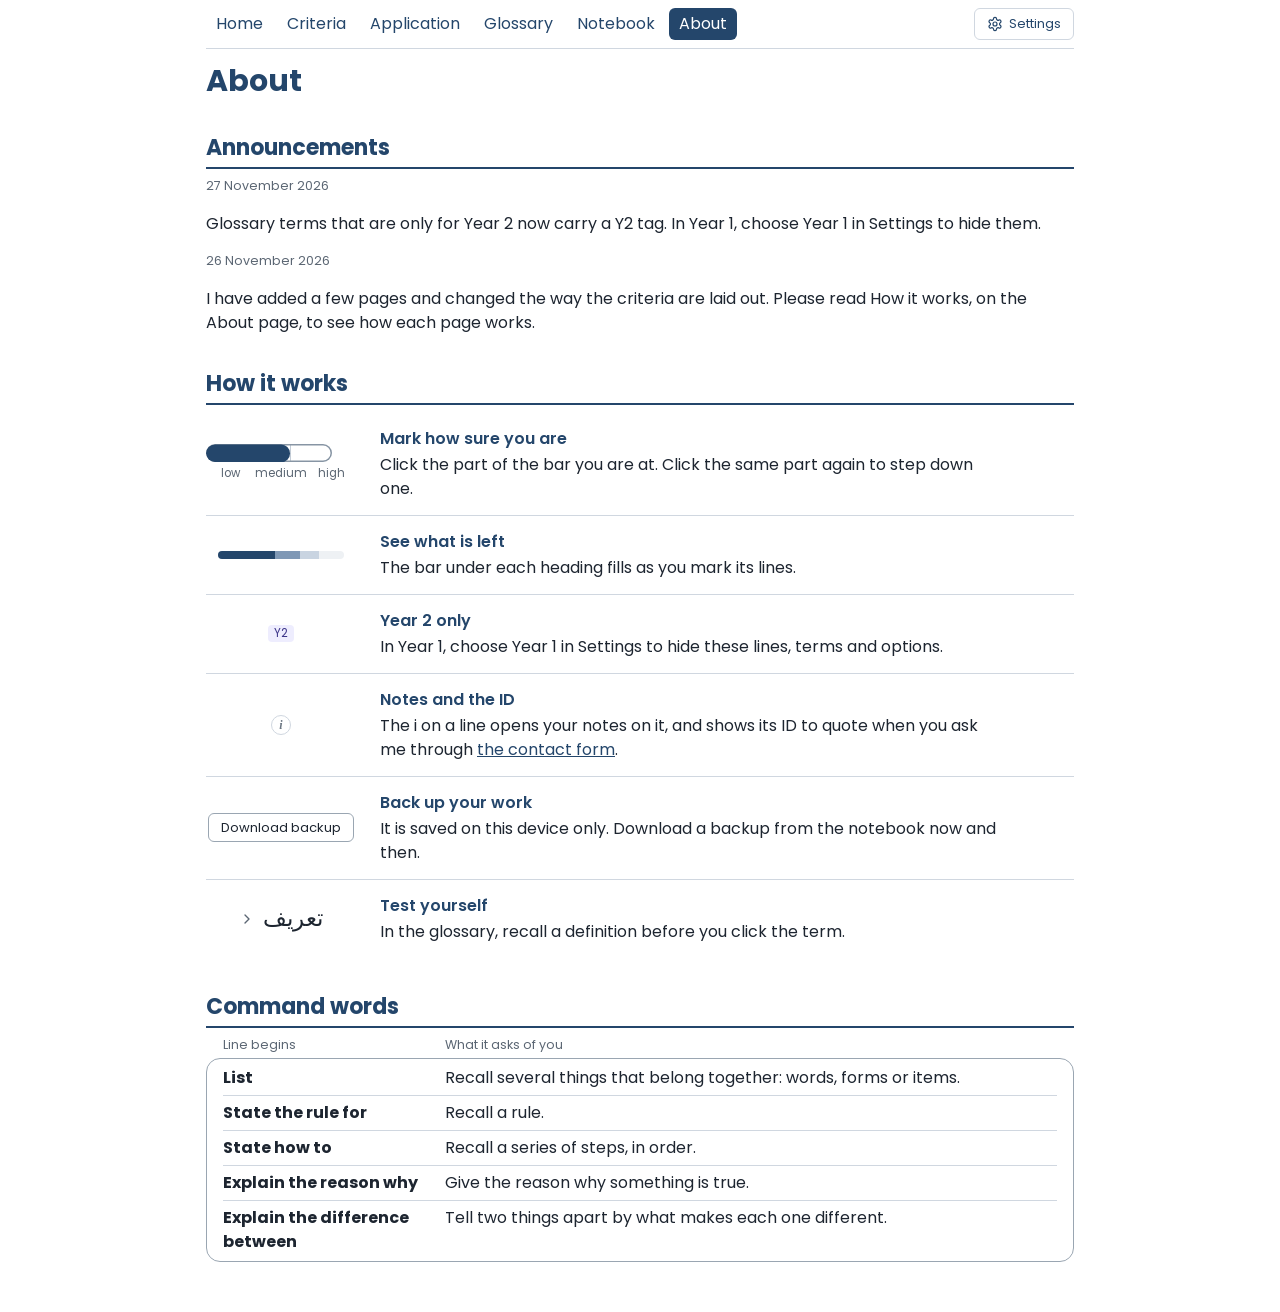
==== commit ab2af820: "Criteria folds, glossary tags, Year 2 terms, new About page" ====
--- a/about.html
+++ b/about.html
@@ -1,16 +1,16 @@
 <!doctype html>
 <html lang="en">
 <head>
-<!-- made 20261126T150145 -->
+<!-- made 20261127T000713 -->
 <meta charset="utf-8">
 <meta name="viewport" content="width=device-width, initial-scale=1">
 <title>About · Sarf criteria</title>
-<link rel="stylesheet" href="style.css?v=20261126T150145">
+<link rel="stylesheet" href="style.css?v=20261127T000713">
 </head>
 <body class="face-ar page-about" data-face="ar" data-page="about" data-levels="Unmarked|Low|Medium|High">
-<nav class="nav"><a href="index.html">Home</a><a href="criteria.html">Criteria</a><a href="application.html">Application</a><a href="glossary.html">Glossary</a><a href="notebook.html">Notebook</a><a href="progress.html">Progress</a><a href="about.html" class=on aria-current=page>About</a><button type="button" class="nav-set" aria-controls="drawer" aria-expanded="false"><svg class="ic gear" viewBox="0 0 24 24" aria-hidden="true"><path d="M12.22 2h-.44a2 2 0 0 0-2 2v.18a2 2 0 0 1-1 1.73l-.43.25a2 2 0 0 1-2 0l-.15-.08a2 2 0 0 0-2.73.73l-.22.38a2 2 0 0 0 .73 2.73l.15.1a2 2 0 0 1 1 1.72v.51a2 2 0 0 1-1 1.74l-.15.09a2 2 0 0 0-.73 2.73l.22.38a2 2 0 0 0 2.73.73l.15-.08a2 2 0 0 1 2 0l.43.25a2 2 0 0 1 1 1.73V20a2 2 0 0 0 2 2h.44a2 2 0 0 0 2-2v-.18a2 2 0 0 1 1-1.73l.43-.25a2 2 0 0 1 2 0l.15.08a2 2 0 0 0 2.73-.73l.22-.39a2 2 0 0 0-.73-2.73l-.15-.08a2 2 0 0 1-1-1.74v-.5a2 2 0 0 1 1-1.74l.15-.09a2 2 0 0 0 .73-2.73l-.22-.38a2 2 0 0 0-2.73-.73l-.15.08a2 2 0 0 1-2 0l-.43-.25a2 2 0 0 1-1-1.73V4a2 2 0 0 0-2-2z" fill="none" stroke="currentColor" stroke-width="1.8" stroke-linejoin="round"/><circle cx="12" cy="12" r="3" fill="none" stroke="currentColor" stroke-width="1.8"/></svg>Settings</button></nav>
-<h1>About</h1><h2>Announcements</h2><p class="an-d">26 November 2026</p><p>I have added a few pages and changed the way the criteria are laid out. Please read How it works, on the About page, to see how each page works.</p><h2>How it works</h2><div class="how"><p class="tx-h">What this site is</p><p>These are the Sarf criteria for this year. Each one describes something you should be able to do, so you can see what you have learned and what still needs work. Learn each one with an example, even when the line does not ask for one.</p><p class="tx-h">The criteria</p><ul><li>I have arranged them in sections. You can also view them by topic, which gathers lines from different sections, such as every rule for a weak first root letter.</li><li>Use Show only at the top to choose which lines you see. Every box starts switched on; click one to hide those lines, for example the bulb lines, or the lines you have marked High.</li><li>The i at the end of a line tells you its ID, its year, its section, its topics and your notes on it.</li></ul><p class="tx-h">The application page</p><ul><li>This page applies to any word you are given, rather than to one topic.</li><li>Work backwards: identify each feature of the word, and each part it has. The possible answers are shown in grey after each one.</li><li>Work forwards: construct a word when you are given its features and parts.</li><li>Each row has its own confidence bar.</li></ul><p class="tx-h">Your confidence bar</p><ul><li>The bar at the start of each line shows how confident you are in that criterion, from empty to full.</li><li>Click the left, middle or right of the bar for low, medium or high. Click the same level again to step down one.</li></ul><p class="tx-h">The glossary</p><ul><li>The key terms, each with its definition. The i shows the transliteration, the English and the plural.</li><li>Each term has a confidence bar too.</li></ul><p class="tx-h">Your notebook</p><ul><li>A place to write your own notes. Link each note to a criterion, a topic or a section.</li><li>One note can be linked to several criteria, for example when you compare two rules.</li><li>Open a note from the i on any line, or start one in the notebook.</li><li>Quote puts a criterion's wording into your note.</li></ul><p class="tx-h">Your progress</p><ul><li>A dashboard to see how much you have covered and what you have left to do, by topic and by section.</li><li>Open a topic or section to see its lines and set your bars there.</li><li>The i beside each count shows how many lines are at each step.</li><li>Choose which priorities to count, for example only the high ones before an exam.</li></ul><p class="tx-h">Settings</p><ul><li>Open Settings from the top right of any page. The page behind shows each change as you make it.</li><li>Sarf terms: show them in Arabic, in transliteration or in English, whichever helps you learn best.</li><li>Your year: every criterion applies to Year 2. Some cover topics Year 1 has not been taught yet, and these carry a Y2 tag.</li><li class=sub>In Year 1, choose Year 1 to hide the criteria that do not apply to you yet.</li><li class=sub>In Year 2, choose Year 2 to remove the Y2 tags, since every criterion applies to you.</li><li>You can also show the priority as squares or as a bar, and choose the Arabic and English fonts.</li></ul><p class="tx-h">Where your work is saved</p><ul><li>Your bars, notes and settings are saved in the browser on the device you are using, for you alone. I cannot see them.</li><li>They do not move between devices, and clearing your browsing data removes them.</li><li>In the notebook, download a backup now and then. It is the only way to keep your work safe or move it to another device. Restore backup reads it back.</li></ul><p class="tx-h">Questions and feedback</p><ul><li>Each criterion has its own ID: the grey tag in its i.</li><li>If a criterion is unclear, let me know through <a href="https://forms.gle/qbPhF7YCoFBSae3a8" target="_blank" rel="noopener">the contact form</a> and quote its ID, so I know exactly which one you mean.</li><li>The contact form is also there for any other question, suggestion or feedback.</li></ul></div>
+<nav class="nav"><a href="index.html">Home</a><a href="criteria.html">Criteria</a><a href="application.html">Application</a><a href="glossary.html">Glossary</a><a href="notebook.html">Notebook</a><a href="about.html" class=on aria-current=page>About</a><button type="button" class="nav-set" aria-controls="drawer" aria-expanded="false"><svg class="ic gear" viewBox="0 0 24 24" aria-hidden="true"><path d="M12.22 2h-.44a2 2 0 0 0-2 2v.18a2 2 0 0 1-1 1.73l-.43.25a2 2 0 0 1-2 0l-.15-.08a2 2 0 0 0-2.73.73l-.22.38a2 2 0 0 0 .73 2.73l.15.1a2 2 0 0 1 1 1.72v.51a2 2 0 0 1-1 1.74l-.15.09a2 2 0 0 0-.73 2.73l.22.38a2 2 0 0 0 2.73.73l.15-.08a2 2 0 0 1 2 0l.43.25a2 2 0 0 1 1 1.73V20a2 2 0 0 0 2 2h.44a2 2 0 0 0 2-2v-.18a2 2 0 0 1 1-1.73l.43-.25a2 2 0 0 1 2 0l.15.08a2 2 0 0 0 2.73-.73l.22-.39a2 2 0 0 0-.73-2.73l-.15-.08a2 2 0 0 1-1-1.74v-.5a2 2 0 0 1 1-1.74l.15-.09a2 2 0 0 0 .73-2.73l-.22-.38a2 2 0 0 0-2.73-.73l-.15.08a2 2 0 0 1-2 0l-.43-.25a2 2 0 0 1-1-1.73V4a2 2 0 0 0-2-2z" fill="none" stroke="currentColor" stroke-width="1.8" stroke-linejoin="round"/><circle cx="12" cy="12" r="3" fill="none" stroke="currentColor" stroke-width="1.8"/></svg>Settings</button></nav>
+<h1>About</h1><h2>Announcements</h2><p class="an-d">27 November 2026</p><p>Glossary terms that are only for Year 2 now carry a Y2 tag. In Year 1, choose Year 1 in Settings to hide them.</p><p class="an-d">26 November 2026</p><p>I have added a few pages and changed the way the criteria are laid out. Please read How it works, on the About page, to see how each page works.</p><h2>How it works</h2><div class="hw-rows"><div class="hw"><div class="hw-pic"><span class="hw-bar"><span class="lv show" data-l="2"><i></i></span><span class="hw-lab"><span>low</span><span>medium</span><span>high</span></span></span></div><div><p class="hw-h">Mark how sure you are</p><p class="hw-p">Click the part of the bar you are at. Click the same part again to step down one.</p></div></div><div class="hw"><div class="hw-pic"><span class="pr-b hw-pb"><i class="k3" style="width:45%"></i><i class="k2" style="width:20%"></i><i class="k1" style="width:15%"></i></span></div><div><p class="hw-h">See what is left</p><p class="hw-p">The bar under each heading fills as you mark its lines.</p></div></div><div class="hw"><div class="hw-pic"><span class="y2" title="Year 2 only">Y2</span></div><div><p class="hw-h">Year 2 only</p><p class="hw-p">In Year 1, choose Year 1 in Settings to hide these lines, terms and options.</p></div></div><div class="hw"><div class="hw-pic"><span class="inf" aria-hidden="true">i</span></div><div><p class="hw-h">Notes and the ID</p><p class="hw-p">The i on a line opens your notes on it, and shows its ID to quote when you ask me through <a href="https://forms.gle/qbPhF7YCoFBSae3a8" target="_blank" rel="noopener">the contact form</a>.</p></div></div><div class="hw"><div class="hw-pic"><span class="btn hw-btn" aria-hidden="true">Download backup</span></div><div><p class="hw-h">Back up your work</p><p class="hw-p">It is saved on this device only. Download a backup from the notebook now and then.</p></div></div><div class="hw"><div class="hw-pic"><span class="opener hw-g"><svg class="ic chev" viewBox="0 0 24 24" aria-hidden="true"><path d="M6 9l6 6 6-6" fill="none" stroke="currentColor" stroke-width="2" stroke-linecap="round" stroke-linejoin="round"/></svg><bdi class="g-ar" dir="rtl">تعريف</bdi></span></div><div><p class="hw-h">Test yourself</p><p class="hw-p">In the glossary, recall a definition before you click the term.</p></div></div></div><h2>Command words</h2><div class="cw2-head"><span>Line begins</span><span>What it asks of you</span></div><div class="box"><div class="cw2"><b>List</b><span>Recall several things that belong together: words, forms or items.</span></div><div class="cw2"><b>State the rule for</b><span>Recall a rule.</span></div><div class="cw2"><b>State how to</b><span>Recall a series of steps, in order.</span></div><div class="cw2"><b>Explain the reason why</b><span>Give the reason why something is true.</span></div><div class="cw2"><b>Explain the difference between</b><span>Tell two things apart by what makes each one different.</span></div></div>
 <aside class="drawer" id="drawer" hidden aria-label="Settings"><div class="dhead"><h1>Settings</h1><button type="button" class="dclose" aria-label="Close the settings">&times;</button></div><p class="sub">Saved in this browser and used on every page. The page behind shows each change.</p><section class="sgroup"><h2>Display</h2><div class="slist"><div class="srow"><div><div class="sname">Sarf terms</div><div class="snote">The language the terms are shown in. The glossary has Arabic or transliteration only.</div></div><div class="sctl"><div class="dd" data-set="face"><button type="button" class="dd-btn" aria-haspopup="listbox" aria-expanded="false" aria-label="Sarf terms"><span></span></button><ul class="dd-list" role="listbox" hidden><li role="option" data-v="ar">Arabic</li><li role="option" data-v="tr">Transliteration</li><li role="option" data-v="en">English</li></ul></div></div></div><div class="srow"><div><div class="sname">Priority</div><div class="snote">How the importance of a line is drawn.</div></div><div class="sctl"><span class="seg2" data-set="prio"><button type="button" data-v="squares">Squares</button><button type="button" data-v="bar">Bar</button></span></div></div><div class="srow"><div><div class="sname">Priority colours</div><div class="snote">Traffic light: green, yellow and red. One colour: one blue that gets stronger with priority.</div></div><div class="sctl"><span class="seg2" data-set="pcol"><button type="button" data-v="traffic">Traffic light</button><button type="button" data-v="mono">One colour</button></span></div></div></div></section><section class="sgroup"><h2>Lines</h2><div class="slist"><div class="srow"><div><div class="sname">Lines for</div><div class="snote">Year 1 hides the lines Year 1 has not been taught.</div></div><div class="sctl"><div class="dd" data-set="lines"><button type="button" class="dd-btn" aria-haspopup="listbox" aria-expanded="false" aria-label="Lines for"><span></span></button><ul class="dd-list" role="listbox" hidden><li role="option" data-v="all">Everyone</li><li role="option" data-v="y1">Year 1</li><li role="option" data-v="y2">Year 2</li></ul></div></div></div></div></section><section class="sgroup"><h2>Confidence</h2><div class="slist"><div class="srow"><div><div class="sname">Show the bar</div><div class="snote">The bar you fill in to show how sure you are of a line.</div></div><div class="sctl"><label class="switch"><input type="checkbox" data-set="level" data-on="show" data-off="hide" aria-label="Show the confidence bar"><span class="knob"></span></label></div></div><div class="srow"><div><div class="sname">Start again</div><div class="snote">Empties every bar on this device.</div></div><div class="sctl"><button type="button" id="clear-levels" class="danger ctl">Clear all</button></div></div></div></section><section class="sgroup"><h2>Fonts</h2><div class="slist"><div class="srow"><div><div class="sname">Arabic font</div><div class="snote">Amiri, Naskh and Scheherazade come from Google Fonts, so they look the same on every device.</div></div><div class="sctl"><div class="dd" data-set="arfont"><button type="button" class="dd-btn" aria-haspopup="listbox" aria-expanded="false" aria-label="Arabic font"><span></span></button><ul class="dd-list" role="listbox" hidden><li role="option" data-v="amiri">Amiri</li><li role="option" data-v="naskh">Naskh</li><li role="option" data-v="sch">Scheherazade</li><li role="option" data-v="plain">Plain</li></ul></div></div></div><div class="srow"><div><div class="sname">Bigger Arabic</div><div class="snote">Arabic letters look smaller than English ones at the same size; this makes them a fifth bigger. On at first.</div></div><div class="sctl"><label class="switch"><input type="checkbox" data-set="arsize" data-on="1.2" data-off="1" aria-label="Bigger Arabic"><span class="knob"></span></label></div></div><div class="srow"><div><div class="sname">English font</div><div class="snote">Every font but Plain comes from Google Fonts, so it looks the same on every device.</div></div><div class="sctl"><div class="dd" data-set="enfont"><button type="button" class="dd-btn" aria-haspopup="listbox" aria-expanded="false" aria-label="English font"><span></span></button><ul class="dd-list" role="listbox" hidden><li role="option" data-v="poppins">Poppins</li><li role="option" data-v="nunito">Nunito</li><li role="option" data-v="lexend">Lexend</li><li role="option" data-v="didact">Didact Gothic</li><li role="option" data-v="sans">Plain</li></ul></div></div></div></div></section></aside>
-<script src="site.js?v=20261126T150145"></script>
+<script src="site.js?v=20261127T000713"></script>
 </body>
 </html>
--- a/style.css
+++ b/style.css
@@ -1,4 +1,4 @@
-/* made 20261126T150145 */
+/* made 20261127T000713 */
 /* The look of every page. Change a colour here and all pages follow. Made for a computer or a tablet first. */
 :root { --en-font:"Poppins", "Lexend", "Segoe UI", Arial, sans-serif; --ar-font:"Amiri",; --ar-scale:1.2; --ar-fix:1;
   --ease-out:cubic-bezier(0.23, 1, 0.32, 1); --ease-drawer:cubic-bezier(0.32, 0.72, 0, 1);
@@ -7,7 +7,7 @@
 [hidden], .off { display:none !important; }
 body { font-family:var(--en-font); color:var(--ink); background:#fff; max-width:900px; margin:0 auto; padding:0 16px 40px; line-height:1.5; font-size:16px; }
 h1, h2 { color:var(--head); } h1 { margin:14px 0 2px; font-size:30px; line-height:1.2; } h1, h2, h3 { text-wrap:balance; }
-h2 { border-bottom:2px solid var(--head); padding-bottom:3px; margin:32px 0 8px; font-size:22px; scroll-margin-top:120px; }
+h2 { border-bottom:2px solid var(--head); padding-bottom:3px; margin:32px 0 8px; font-size:22px; scroll-margin-top:150px; }
 h3 { margin:20px 0 4px; font-size:17px; scroll-margin-top:120px; } .ar { font-weight:normal; }
 .sub { color:var(--muted); margin:4px 0 10px; } .soon { color:var(--muted); font-style:italic; }
 button, .btn { font:inherit; font-size:13px; border:1px solid var(--strong); background:#fff; color:var(--ink); border-radius:6px; padding:4px 12px; cursor:pointer; }
@@ -18,7 +18,7 @@
 a { color:var(--head); }
 
 /* The bar of pages */
-.nav { display:flex; flex-wrap:wrap; gap:4px; border-bottom:1px solid var(--line); padding:8px 0; }
+.nav { display:flex; flex-wrap:wrap; gap:4px; border-bottom:1px solid var(--line); padding:8px 0; position:sticky; top:0; z-index:25; background:#fff; }
 .nav a { text-decoration:none; padding:4px 10px; border-radius:6px; }
 .nav a.on { background:var(--head); color:#fff; }
 
@@ -55,14 +55,18 @@
 .ic { width:17px; height:17px; vertical-align:-3px; color:var(--muted); }
 .y2 { display:inline-block; font-size:11.5px; background:#EEEDFE; color:#3C3489; border-radius:4px; padding:0 6px; font-weight:normal; }
 .id { display:inline-block; font-size:11px; color:#6b7785; border:1px solid var(--line); border-radius:4px; padding:0 4px; font-variant-numeric:tabular-nums; }
-.inf { width:20px; height:20px; padding:0; border-radius:50%; border:1px solid var(--strong); color:var(--muted); font:italic bold 12px Georgia, serif; line-height:18px; }
+.inf { width:20px; height:20px; padding:0; border-radius:50%; border:1px solid var(--line); color:#6b7682; font:italic bold 12px Georgia, serif; line-height:18px;
+       transition:color 120ms, border-color 120ms; }
+.inf:focus-visible { color:var(--head); border-color:var(--head); }
 .inf[aria-expanded="true"] { background:var(--head); color:#fff; border-color:var(--head); }
 .pop { transform-origin:top right; transition:opacity 150ms var(--ease-out), transform 150ms var(--ease-out); }
 @starting-style { .pop { opacity:0; transform:scale(0.97); } }
 .pop { position:absolute; z-index:30; width:330px; background:#fff; border:1px solid var(--strong); border-radius:8px; padding:6px 10px; font-size:12.5px; box-shadow:0 4px 14px rgba(0,0,0,.12); }
 .mi { display:grid; grid-template-columns:112px 1fr; gap:8px; padding:1px 0; } .mi b { color:var(--muted); font-weight:600; } .mi .seg { display:flex; gap:4px; } .mi .seg button { padding:0 8px; }
 body.lines-y1 .y2row, body.lines-y1 .y2head { display:none; }
-body.lines-y2 .row .y2, body.lines-y2 h2 .y2, body.lines-y2 h3 .y2 { display:none; }
+body.lines-y2 .row .y2, body.lines-y2 .fname .y2, body.lines-y2 .g .y2 { display:none; }
+.g-top .y2 { flex:none; } .a-top .y2, .aopts .y2 { flex:none; margin-left:4px; }
+body.lines-y2 .acard .y2 { display:none; }
 
 /* The confidence bar: one look for every bar on every page; change it here and all of them follow.
    Its size comes from --lv-w and --lv-h; a smaller bar sets only those two. The clickable bar adds a taller area to hit. */
@@ -91,18 +95,23 @@
 .box { border:1px solid var(--strong); border-radius:14px; padding:2px 16px; margin:10px 0; }
 .cw2, .cw2-head { display:grid; grid-template-columns:210px 1fr; gap:12px; padding:5px 0; border-bottom:1px solid var(--line); }
 .box .cw2:last-child { border-bottom:none; } .cw2-head { border:none; padding:0 17px; font-size:12.5px; color:var(--muted); }
-.tools { position:sticky; top:0; z-index:20; display:flex; align-items:center; gap:10px; background:#fff; height:48px;
+.tools { position:sticky; top:var(--nav-h, 45px); z-index:20; display:flex; align-items:center; gap:10px; background:#fff; height:48px;
          border-bottom:1px solid var(--line); margin:14px 0 0; }
 .fpanel { display:grid; grid-template-columns:auto auto 1fr; align-items:center; gap:8px 12px; padding:10px 0; border-bottom:1px solid var(--line);
           background:#fff; font-size:13px; }
-body.fopen .fpanel { position:sticky; top:48px; z-index:19; box-shadow:0 6px 10px -8px rgba(0,0,0,.25); animation:pin-in 180ms var(--ease-out); }
+body.fopen .fpanel { position:sticky; top:calc(var(--nav-h, 45px) + 48px); z-index:19; box-shadow:0 6px 10px -8px rgba(0,0,0,.25); animation:pin-in 180ms var(--ease-out); }
 @keyframes pin-in { from { opacity:0; transform:translateY(-6px); } }
-.ftoggle { display:inline-flex; align-items:center; gap:4px; } .ftoggle .chev { width:14px; height:14px; color:inherit; transition:transform 180ms var(--ease-out); }
-.ftoggle[aria-expanded="true"] .chev { transform:rotate(180deg); }
+.ftoggle, .kbtn { display:inline-flex; align-items:center; gap:6px; flex-direction:row-reverse; }
+.ftoggle .chev, .kbtn .chev { width:14px; height:14px; color:inherit; transform:rotate(-90deg); transition:transform 160ms var(--ease-out); }
+.ftoggle[aria-expanded="true"] .chev, .kbtn[aria-expanded="true"] .chev { transform:none; }
+.tools .openall { margin-left:auto; }
+.openall { white-space:nowrap; } .openall.on { background:#fff; color:var(--head); border-color:var(--head); box-shadow:inset 0 0 0 1px var(--head); }
+.ptitle { display:flex; justify-content:space-between; align-items:center; gap:12px; }
+.gtools { display:flex; align-items:center; gap:8px; } .gtools .find { flex:1; }
+.tools { position:sticky; } .keyp { position:absolute; right:0; top:46px; z-index:30; width:min(460px, 92vw); background:#fff; border:1px solid var(--strong);
+  border-radius:10px; padding:8px 14px; box-shadow:0 6px 18px rgba(0,0,0,.12); font-size:14px; }
 .views { display:inline-flex; border:1px solid var(--strong); border-radius:8px; overflow:hidden; }
 .views button { border:none; border-radius:0; padding:4px 14px; } .views button + button { border-left:1px solid var(--strong); }
-.tools .cnt { margin-left:auto; font-size:13px; color:var(--muted); font-variant-numeric:tabular-nums; }
-#view-home > .jump { margin-top:12px; }
 .fhead { font-weight:600; color:var(--head); font-size:13px; }
 .filters { display:flex; flex-wrap:wrap; align-items:center; gap:6px 8px; margin:0; font-size:13px; } .fl { color:var(--muted); font-size:13px; }
 .filters .seg { display:flex; gap:4px; } .filters button { padding:2px 9px; }
@@ -167,22 +176,32 @@
 .opener { display:inline-flex; align-items:center; gap:8px; border:none; background:none; padding:2px 0; font:inherit; color:inherit; text-align:left; }
 .opener .chev { width:16px; height:16px; color:var(--muted); flex:none; transform:rotate(-90deg); transition:transform 160ms var(--ease-out); }
 .open > div > .opener .chev, .open .a-top .opener .chev { transform:none; }
-body.all-open .opener .chev { visibility:hidden; }
+body.defs-open .g .opener .chev, body.all-open .acard .opener .chev { visibility:hidden; }
 .g-d { display:none; margin:8px 0 2px 88px; max-width:62ch; }
-.g.open .g-d, body.all-open .g-d { display:block; } .g-n { display:flex; flex-direction:column; } .g-ar { font-size:18px; text-align:left; } .g-en { color:var(--muted); font-size:13px; }
-
-/* Progress */
-.legend { display:flex; gap:16px; font-size:12.5px; color:var(--muted); margin:10px 0; } .legend i { display:inline-block; width:12px; height:9px; border-radius:2px; margin-right:5px; }
+.g.open .g-d, body.defs-open .g-d { display:block; } .g-n { display:flex; flex-direction:column; } .g-ar { font-size:18px; text-align:left; } .g-en { color:var(--muted); font-size:13px; }
+
+/* Criteria headings: the arrow and the name on the left, the count and its i on the right, the bar beneath (the old progress page) */
 .k3 { background:var(--know); } .k2 { background:#7f98b5; } .k1 { background:#c9d4e1; } .k0 { background:#eef1f4; border:1px solid var(--line); }
-details.pr { margin:6px 0; border-bottom:1px solid var(--line); padding-bottom:8px; } details.pr summary { cursor:pointer; list-style:none; } details.pr summary::-webkit-details-marker { display:none; }
-.pr-t { display:flex; justify-content:space-between; gap:12px; align-items:center; }
+.ov { margin:14px 0 4px; } .ovr { padding:6px 0; }
+.fold { border-bottom:1px solid var(--line); padding:8px 0; }
+.fhead { display:grid; grid-template-columns:1fr auto; align-items:center; column-gap:12px; cursor:pointer; }
+.ovr .fhead, .subsec .fhead { cursor:default; }
+.fhead .opener { font-weight:600; color:var(--head); font-size:17px; }
+.fname { color:var(--head); font-weight:600; } a.fname { text-decoration:none; }
+.ovr .fname { padding-left:24px; }   /* lines up with the names that have an arrow */
+.fhead .pr-b { grid-column:1 / -1; margin-left:24px; }
 .cnts { display:flex; gap:10px; align-items:center; color:var(--muted); white-space:nowrap; font-size:13px; font-variant-numeric:tabular-nums; }
-.frac { min-width:64px; text-align:right; } .pop .cnt { display:inline-flex; align-items:center; gap:6px; } .pop .cnt .lv { margin:0; }
-.cnt { display:inline-flex; align-items:center; gap:5px; min-width:44px; } .cnt .lv { margin:0; --lv-w:28px; --lv-h:10px; } .of { min-width:44px; }
-/* the open-or-closed arrow is its own piece at the left, so an Arabic name cannot carry it to the right */
-.pr-t::before { content:"\25B8"; color:var(--muted); flex:none; width:14px; } details[open] .pr-t::before { content:"\25BE"; } .pr-t > span:first-child { flex:1; }
-.pr-b { display:flex; height:10px; background:#eef1f4; border-radius:5px; margin-top:4px; overflow:hidden; } .pr-b i { display:block; height:10px; }
-.pr-l { margin:6px 0 0 18px; } .pr-r { display:flex; align-items:baseline; gap:4px; padding:4px 0; border-bottom:1px dotted var(--line); } .pr-r > span:nth-child(2) { flex:1; } .pr-r .sub { margin:0; font-size:12px; white-space:nowrap; } .pr-r .c-pr { width:50px; text-align:center; flex:none; }
+.frac { min-width:56px; text-align:right; } .pop .cnt { display:inline-flex; align-items:center; gap:6px; } .pop .cnt .lv { margin:0; }
+.pr-b { display:flex; height:8px; background:#eef1f4; border-radius:4px; margin-top:5px; overflow:hidden; } .pr-b i { display:block; height:8px; transition:width 160ms var(--ease-out); }
+.fbody { display:none; padding:6px 0 0 24px; }
+.fold.open > .fbody, body.all-open .fbody { display:block; }
+/* a sub-home folds inside its section, a little smaller */
+.fold.sub { padding:6px 0; } .fold.sub:last-child { border-bottom:none; }
+.fold.sub > .fhead .opener { font-size:15px; } .fold.sub > .fhead .pr-b { height:6px; } .fold.sub > .fhead .pr-b i { height:6px; }
+body.all-open .fold > .fhead .opener .chev, body.searching .gfold > .fhead .opener .chev { transform:none; }
+body.searching .gfold .fbody { display:block; }
+.gfold .fbody { padding-left:24px; } .gfold .g:last-child { border-bottom:none; }
+.fbody .plain { margin-top:4px; }
 
 /* Application: one card per feature or part, its options listed under it, where it applies on the right */
 .acard { padding:12px 0; border-bottom:1px solid var(--line); }
@@ -201,7 +220,18 @@
 
 /* About */
 .tx-h { font-weight:600; margin:12px 0 2px; } .an-d { font-size:12.5px; color:var(--muted); margin:8px 0 2px; }
-.page-about ul { margin:2px 0 6px; padding-left:20px; } li.sub { margin-left:22px; list-style:circle; color:inherit; }
+/* How it works: each row shows the site's own control on the left, and what it does on the right */
+.hw-rows { margin-top:4px; }
+.hw { display:grid; grid-template-columns:150px minmax(0, 62ch); column-gap:24px; align-items:center; padding:14px 0; border-bottom:1px solid var(--line); }
+.hw:last-child { border-bottom:none; }
+.hw-pic { display:flex; justify-content:center; align-items:center; min-height:40px; }
+.hw-h { font-weight:600; color:var(--head); margin:0 0 2px; } .hw-p { margin:0; color:var(--ink); }
+.hw-bar { display:inline-flex; flex-direction:column; align-items:stretch; gap:3px; } .hw-bar .lv { margin:0; --lv-w:126px; --lv-h:18px; }
+.hw-lab { display:grid; grid-template-columns:repeat(3, 1fr); font-size:11.5px; color:var(--muted); } .hw-lab span { text-align:center; }
+.hw-pb { width:126px; margin:0; } .hw .inf { display:inline-block; text-align:center; cursor:default; }
+.hw-btn { cursor:default; } .hw-g { cursor:default; } .hw-g .chev { transform:rotate(-90deg); }
+@media (max-width:700px) { .hw { grid-template-columns:1fr; row-gap:8px; } .hw-pic { justify-content:flex-start; } }
+.page-about ul { margin:2px 0 6px; padding-left:20px; } .page-about .box { margin-top:4px; } li.sub { margin-left:22px; list-style:circle; color:inherit; }
 
 /* Notebook */
 body.page-notebook { max-width:1080px; }
@@ -211,12 +241,13 @@
 .nb-it b, .nb-it span { display:block; overflow-wrap:anywhere; } .nb-it span { color:var(--muted); } .nb-it.on { background:var(--band); color:var(--ink); }
 @media (hover:hover) and (pointer:fine) {
   a.card:hover { border-color:var(--head); } .dd-list li:hover { background:var(--band); }
+  .inf:hover { color:var(--head); border-color:var(--head); }
   button.danger:hover { background:#fcebeb; } .nb-hit:hover { background:var(--band); }
 }
 /* smooth jumps to a section, and gentler motion for anyone who asks their device for less */
 @media (prefers-reduced-motion:no-preference) { html { scroll-behavior:smooth; } }
 @media (prefers-reduced-motion:reduce) {
-  button:not(.lv):active, .btn:active, .nav a:active, .jump a:active { transform:none; }
+  button:not(.lv):active, .btn:active, .nav a:active, .jump a:active { transform:none; } .pr-b i { transition:none; }
   body.fopen .fpanel { animation:none; } .drawer, .drawer.closing { transform:none; } .pop { transform:none; }
   @starting-style { .drawer { transform:none; } .pop { transform:none; } }
 }
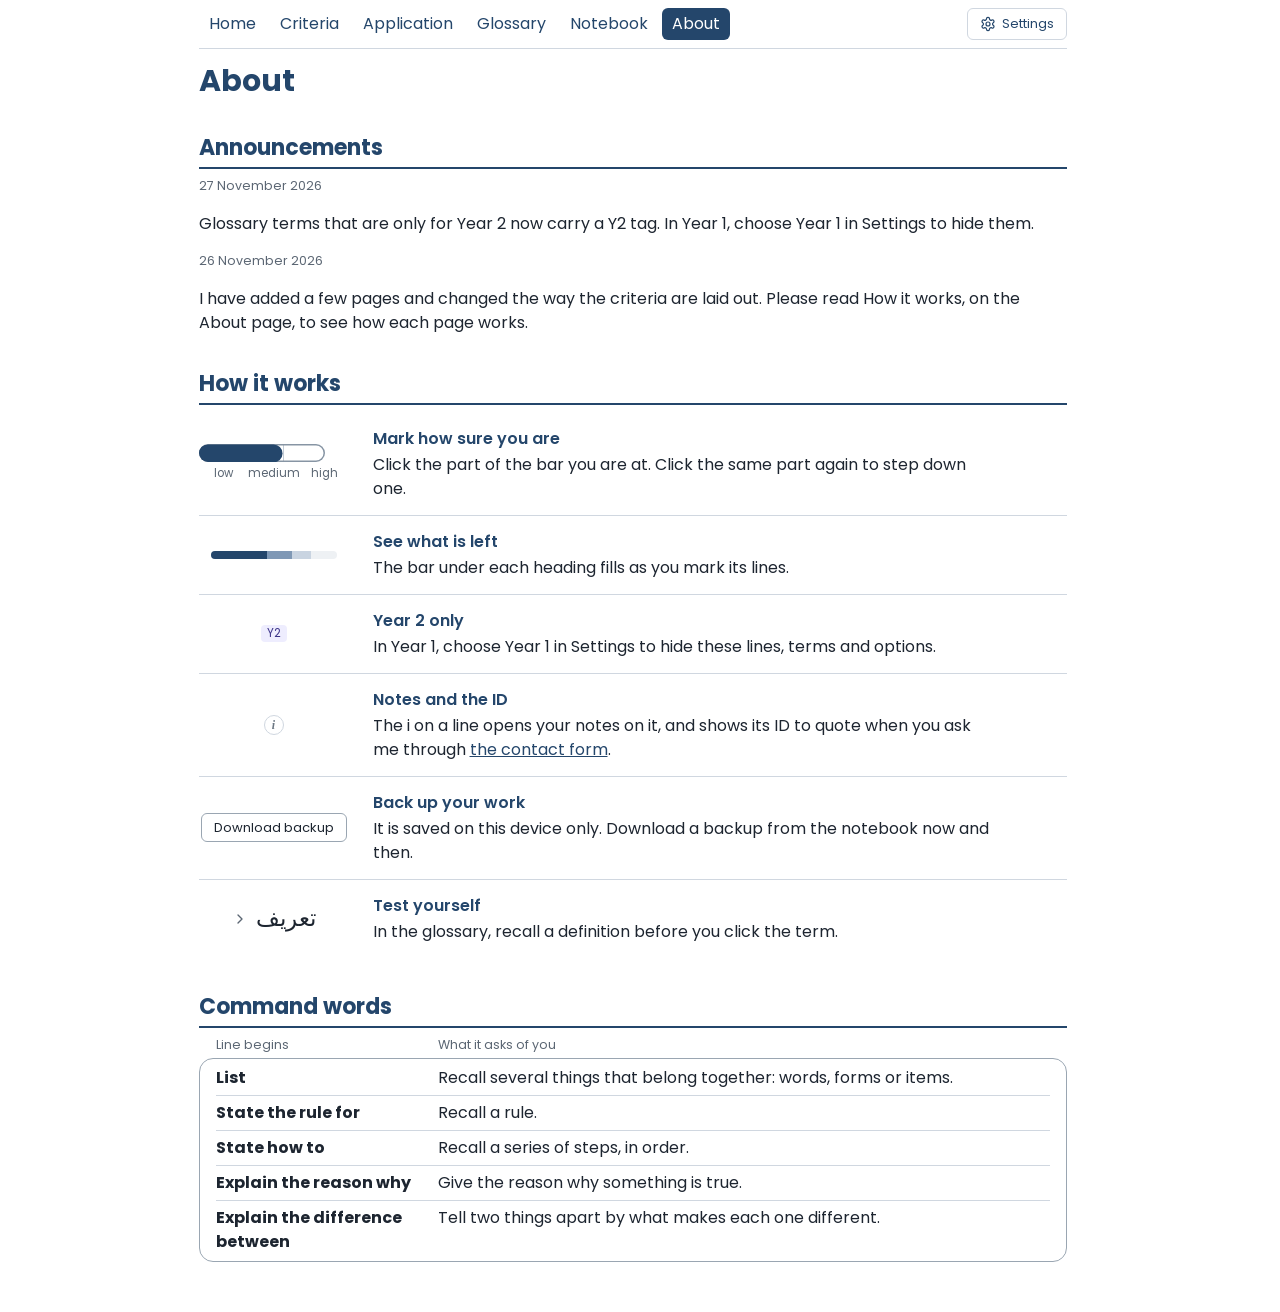
==== commit ac416b7f: "Bigger tap area, steady scroll bar, one indent, same width" ====
--- a/about.html
+++ b/about.html
@@ -1,16 +1,16 @@
 <!doctype html>
 <html lang="en">
 <head>
-<!-- made 20261127T000713 -->
+<!-- made 20261127T003450 -->
 <meta charset="utf-8">
 <meta name="viewport" content="width=device-width, initial-scale=1">
 <title>About · Sarf criteria</title>
-<link rel="stylesheet" href="style.css?v=20261127T000713">
+<link rel="stylesheet" href="style.css?v=20261127T003450">
 </head>
 <body class="face-ar page-about" data-face="ar" data-page="about" data-levels="Unmarked|Low|Medium|High">
 <nav class="nav"><a href="index.html">Home</a><a href="criteria.html">Criteria</a><a href="application.html">Application</a><a href="glossary.html">Glossary</a><a href="notebook.html">Notebook</a><a href="about.html" class=on aria-current=page>About</a><button type="button" class="nav-set" aria-controls="drawer" aria-expanded="false"><svg class="ic gear" viewBox="0 0 24 24" aria-hidden="true"><path d="M12.22 2h-.44a2 2 0 0 0-2 2v.18a2 2 0 0 1-1 1.73l-.43.25a2 2 0 0 1-2 0l-.15-.08a2 2 0 0 0-2.73.73l-.22.38a2 2 0 0 0 .73 2.73l.15.1a2 2 0 0 1 1 1.72v.51a2 2 0 0 1-1 1.74l-.15.09a2 2 0 0 0-.73 2.73l.22.38a2 2 0 0 0 2.73.73l.15-.08a2 2 0 0 1 2 0l.43.25a2 2 0 0 1 1 1.73V20a2 2 0 0 0 2 2h.44a2 2 0 0 0 2-2v-.18a2 2 0 0 1 1-1.73l.43-.25a2 2 0 0 1 2 0l.15.08a2 2 0 0 0 2.73-.73l.22-.39a2 2 0 0 0-.73-2.73l-.15-.08a2 2 0 0 1-1-1.74v-.5a2 2 0 0 1 1-1.74l.15-.09a2 2 0 0 0 .73-2.73l-.22-.38a2 2 0 0 0-2.73-.73l-.15.08a2 2 0 0 1-2 0l-.43-.25a2 2 0 0 1-1-1.73V4a2 2 0 0 0-2-2z" fill="none" stroke="currentColor" stroke-width="1.8" stroke-linejoin="round"/><circle cx="12" cy="12" r="3" fill="none" stroke="currentColor" stroke-width="1.8"/></svg>Settings</button></nav>
 <h1>About</h1><h2>Announcements</h2><p class="an-d">27 November 2026</p><p>Glossary terms that are only for Year 2 now carry a Y2 tag. In Year 1, choose Year 1 in Settings to hide them.</p><p class="an-d">26 November 2026</p><p>I have added a few pages and changed the way the criteria are laid out. Please read How it works, on the About page, to see how each page works.</p><h2>How it works</h2><div class="hw-rows"><div class="hw"><div class="hw-pic"><span class="hw-bar"><span class="lv show" data-l="2"><i></i></span><span class="hw-lab"><span>low</span><span>medium</span><span>high</span></span></span></div><div><p class="hw-h">Mark how sure you are</p><p class="hw-p">Click the part of the bar you are at. Click the same part again to step down one.</p></div></div><div class="hw"><div class="hw-pic"><span class="pr-b hw-pb"><i class="k3" style="width:45%"></i><i class="k2" style="width:20%"></i><i class="k1" style="width:15%"></i></span></div><div><p class="hw-h">See what is left</p><p class="hw-p">The bar under each heading fills as you mark its lines.</p></div></div><div class="hw"><div class="hw-pic"><span class="y2" title="Year 2 only">Y2</span></div><div><p class="hw-h">Year 2 only</p><p class="hw-p">In Year 1, choose Year 1 in Settings to hide these lines, terms and options.</p></div></div><div class="hw"><div class="hw-pic"><span class="inf" aria-hidden="true">i</span></div><div><p class="hw-h">Notes and the ID</p><p class="hw-p">The i on a line opens your notes on it, and shows its ID to quote when you ask me through <a href="https://forms.gle/qbPhF7YCoFBSae3a8" target="_blank" rel="noopener">the contact form</a>.</p></div></div><div class="hw"><div class="hw-pic"><span class="btn hw-btn" aria-hidden="true">Download backup</span></div><div><p class="hw-h">Back up your work</p><p class="hw-p">It is saved on this device only. Download a backup from the notebook now and then.</p></div></div><div class="hw"><div class="hw-pic"><span class="opener hw-g"><svg class="ic chev" viewBox="0 0 24 24" aria-hidden="true"><path d="M6 9l6 6 6-6" fill="none" stroke="currentColor" stroke-width="2" stroke-linecap="round" stroke-linejoin="round"/></svg><bdi class="g-ar" dir="rtl">تعريف</bdi></span></div><div><p class="hw-h">Test yourself</p><p class="hw-p">In the glossary, recall a definition before you click the term.</p></div></div></div><h2>Command words</h2><div class="cw2-head"><span>Line begins</span><span>What it asks of you</span></div><div class="box"><div class="cw2"><b>List</b><span>Recall several things that belong together: words, forms or items.</span></div><div class="cw2"><b>State the rule for</b><span>Recall a rule.</span></div><div class="cw2"><b>State how to</b><span>Recall a series of steps, in order.</span></div><div class="cw2"><b>Explain the reason why</b><span>Give the reason why something is true.</span></div><div class="cw2"><b>Explain the difference between</b><span>Tell two things apart by what makes each one different.</span></div></div>
 <aside class="drawer" id="drawer" hidden aria-label="Settings"><div class="dhead"><h1>Settings</h1><button type="button" class="dclose" aria-label="Close the settings">&times;</button></div><p class="sub">Saved in this browser and used on every page. The page behind shows each change.</p><section class="sgroup"><h2>Display</h2><div class="slist"><div class="srow"><div><div class="sname">Sarf terms</div><div class="snote">The language the terms are shown in. The glossary has Arabic or transliteration only.</div></div><div class="sctl"><div class="dd" data-set="face"><button type="button" class="dd-btn" aria-haspopup="listbox" aria-expanded="false" aria-label="Sarf terms"><span></span></button><ul class="dd-list" role="listbox" hidden><li role="option" data-v="ar">Arabic</li><li role="option" data-v="tr">Transliteration</li><li role="option" data-v="en">English</li></ul></div></div></div><div class="srow"><div><div class="sname">Priority</div><div class="snote">How the importance of a line is drawn.</div></div><div class="sctl"><span class="seg2" data-set="prio"><button type="button" data-v="squares">Squares</button><button type="button" data-v="bar">Bar</button></span></div></div><div class="srow"><div><div class="sname">Priority colours</div><div class="snote">Traffic light: green, yellow and red. One colour: one blue that gets stronger with priority.</div></div><div class="sctl"><span class="seg2" data-set="pcol"><button type="button" data-v="traffic">Traffic light</button><button type="button" data-v="mono">One colour</button></span></div></div></div></section><section class="sgroup"><h2>Lines</h2><div class="slist"><div class="srow"><div><div class="sname">Lines for</div><div class="snote">Year 1 hides the lines Year 1 has not been taught.</div></div><div class="sctl"><div class="dd" data-set="lines"><button type="button" class="dd-btn" aria-haspopup="listbox" aria-expanded="false" aria-label="Lines for"><span></span></button><ul class="dd-list" role="listbox" hidden><li role="option" data-v="all">Everyone</li><li role="option" data-v="y1">Year 1</li><li role="option" data-v="y2">Year 2</li></ul></div></div></div></div></section><section class="sgroup"><h2>Confidence</h2><div class="slist"><div class="srow"><div><div class="sname">Show the bar</div><div class="snote">The bar you fill in to show how sure you are of a line.</div></div><div class="sctl"><label class="switch"><input type="checkbox" data-set="level" data-on="show" data-off="hide" aria-label="Show the confidence bar"><span class="knob"></span></label></div></div><div class="srow"><div><div class="sname">Start again</div><div class="snote">Empties every bar on this device.</div></div><div class="sctl"><button type="button" id="clear-levels" class="danger ctl">Clear all</button></div></div></div></section><section class="sgroup"><h2>Fonts</h2><div class="slist"><div class="srow"><div><div class="sname">Arabic font</div><div class="snote">Amiri, Naskh and Scheherazade come from Google Fonts, so they look the same on every device.</div></div><div class="sctl"><div class="dd" data-set="arfont"><button type="button" class="dd-btn" aria-haspopup="listbox" aria-expanded="false" aria-label="Arabic font"><span></span></button><ul class="dd-list" role="listbox" hidden><li role="option" data-v="amiri">Amiri</li><li role="option" data-v="naskh">Naskh</li><li role="option" data-v="sch">Scheherazade</li><li role="option" data-v="plain">Plain</li></ul></div></div></div><div class="srow"><div><div class="sname">Bigger Arabic</div><div class="snote">Arabic letters look smaller than English ones at the same size; this makes them a fifth bigger. On at first.</div></div><div class="sctl"><label class="switch"><input type="checkbox" data-set="arsize" data-on="1.2" data-off="1" aria-label="Bigger Arabic"><span class="knob"></span></label></div></div><div class="srow"><div><div class="sname">English font</div><div class="snote">Every font but Plain comes from Google Fonts, so it looks the same on every device.</div></div><div class="sctl"><div class="dd" data-set="enfont"><button type="button" class="dd-btn" aria-haspopup="listbox" aria-expanded="false" aria-label="English font"><span></span></button><ul class="dd-list" role="listbox" hidden><li role="option" data-v="poppins">Poppins</li><li role="option" data-v="nunito">Nunito</li><li role="option" data-v="lexend">Lexend</li><li role="option" data-v="didact">Didact Gothic</li><li role="option" data-v="sans">Plain</li></ul></div></div></div></div></section></aside>
-<script src="site.js?v=20261127T000713"></script>
+<script src="site.js?v=20261127T003450"></script>
 </body>
 </html>
--- a/style.css
+++ b/style.css
@@ -1,8 +1,9 @@
-/* made 20261127T000713 */
+/* made 20261127T003450 */
 /* The look of every page. Change a colour here and all pages follow. Made for a computer or a tablet first. */
 :root { --en-font:"Poppins", "Lexend", "Segoe UI", Arial, sans-serif; --ar-font:"Amiri",; --ar-scale:1.2; --ar-fix:1;
   --ease-out:cubic-bezier(0.23, 1, 0.32, 1); --ease-drawer:cubic-bezier(0.32, 0.72, 0, 1);
   --lv-w:48px; --lv-h:16px; --lv-line:#8795a4; --lv-third:#c3ccd6; --ink:#1d2530; --muted:#5b6673; --line:#d0d7e0; --strong:#9aa6b2; --head:#24466b; --band:#eef3f8; --know:#24466b; }
+html { scrollbar-gutter:stable; }   /* room for the scroll bar is kept on every page, so nothing shifts when it appears */
 * { box-sizing:border-box; -webkit-print-color-adjust:exact; print-color-adjust:exact; }
 [hidden], .off { display:none !important; }
 body { font-family:var(--en-font); color:var(--ink); background:#fff; max-width:900px; margin:0 auto; padding:0 16px 40px; line-height:1.5; font-size:16px; }
@@ -80,6 +81,8 @@
 .lv[data-l="1"] i { clip-path:inset(0 66.6% 0 0 round calc(var(--lv-h) / 2)); } .lv[data-l="2"] i { clip-path:inset(0 33.3% 0 0 round calc(var(--lv-h) / 2)); }
 .lv[data-l="3"] i { clip-path:inset(0 0 0 0 round calc(var(--lv-h) / 2)); }
 button.lv { height:28px; margin:-2px 12px -2px 0; cursor:pointer; align-self:flex-start; }
+/* on a touch screen the bar looks the same, but the area you can tap is taller; the row keeps its height */
+@media (pointer:coarse) { button.lv { height:44px; margin:-10px 12px -10px 0; } }
 button.lv::after { content:""; width:33.34%; background:rgba(36,70,107,.18); z-index:2; display:none; }
 button.lv[data-h]::after { display:block; } button.lv[data-h="2"]::after { left:33.33%; } button.lv[data-h="3"]::after { left:66.66%; }
 button.lv:focus-visible { outline:none; } button.lv:focus-visible::before { box-shadow:inset 0 0 0 1.5px var(--lv-line), 0 0 0 2px var(--head); }
@@ -196,7 +199,7 @@
 .fbody { display:none; padding:6px 0 0 24px; }
 .fold.open > .fbody, body.all-open .fbody { display:block; }
 /* a sub-home folds inside its section, a little smaller */
-.fold.sub { padding:6px 0; } .fold.sub:last-child { border-bottom:none; }
+.fold.sub { padding:6px 0; } .fold.sub > .fbody { padding-left:0; }   /* one indent only: a sub-section's lines line up with its own arrow */ .fold.sub:last-child { border-bottom:none; }
 .fold.sub > .fhead .opener { font-size:15px; } .fold.sub > .fhead .pr-b { height:6px; } .fold.sub > .fhead .pr-b i { height:6px; }
 body.all-open .fold > .fhead .opener .chev, body.searching .gfold > .fhead .opener .chev { transform:none; }
 body.searching .gfold .fbody { display:block; }
@@ -234,7 +237,7 @@
 .page-about ul { margin:2px 0 6px; padding-left:20px; } .page-about .box { margin-top:4px; } li.sub { margin-left:22px; list-style:circle; color:inherit; }
 
 /* Notebook */
-body.page-notebook { max-width:1080px; }
+
 .nb-bar { display:flex; flex-wrap:wrap; align-items:center; gap:8px; margin:0 0 4px; } .gap { flex:1; }
 .nbk { display:grid; grid-template-columns:250px minmax(0, 1fr); gap:20px; margin-top:8px; } #nb-new { width:100%; margin-bottom:6px; }
 .nb-it, .nb-hit { display:block; width:100%; text-align:left; border:none; border-bottom:1px solid var(--line); border-radius:0; padding:8px; }
